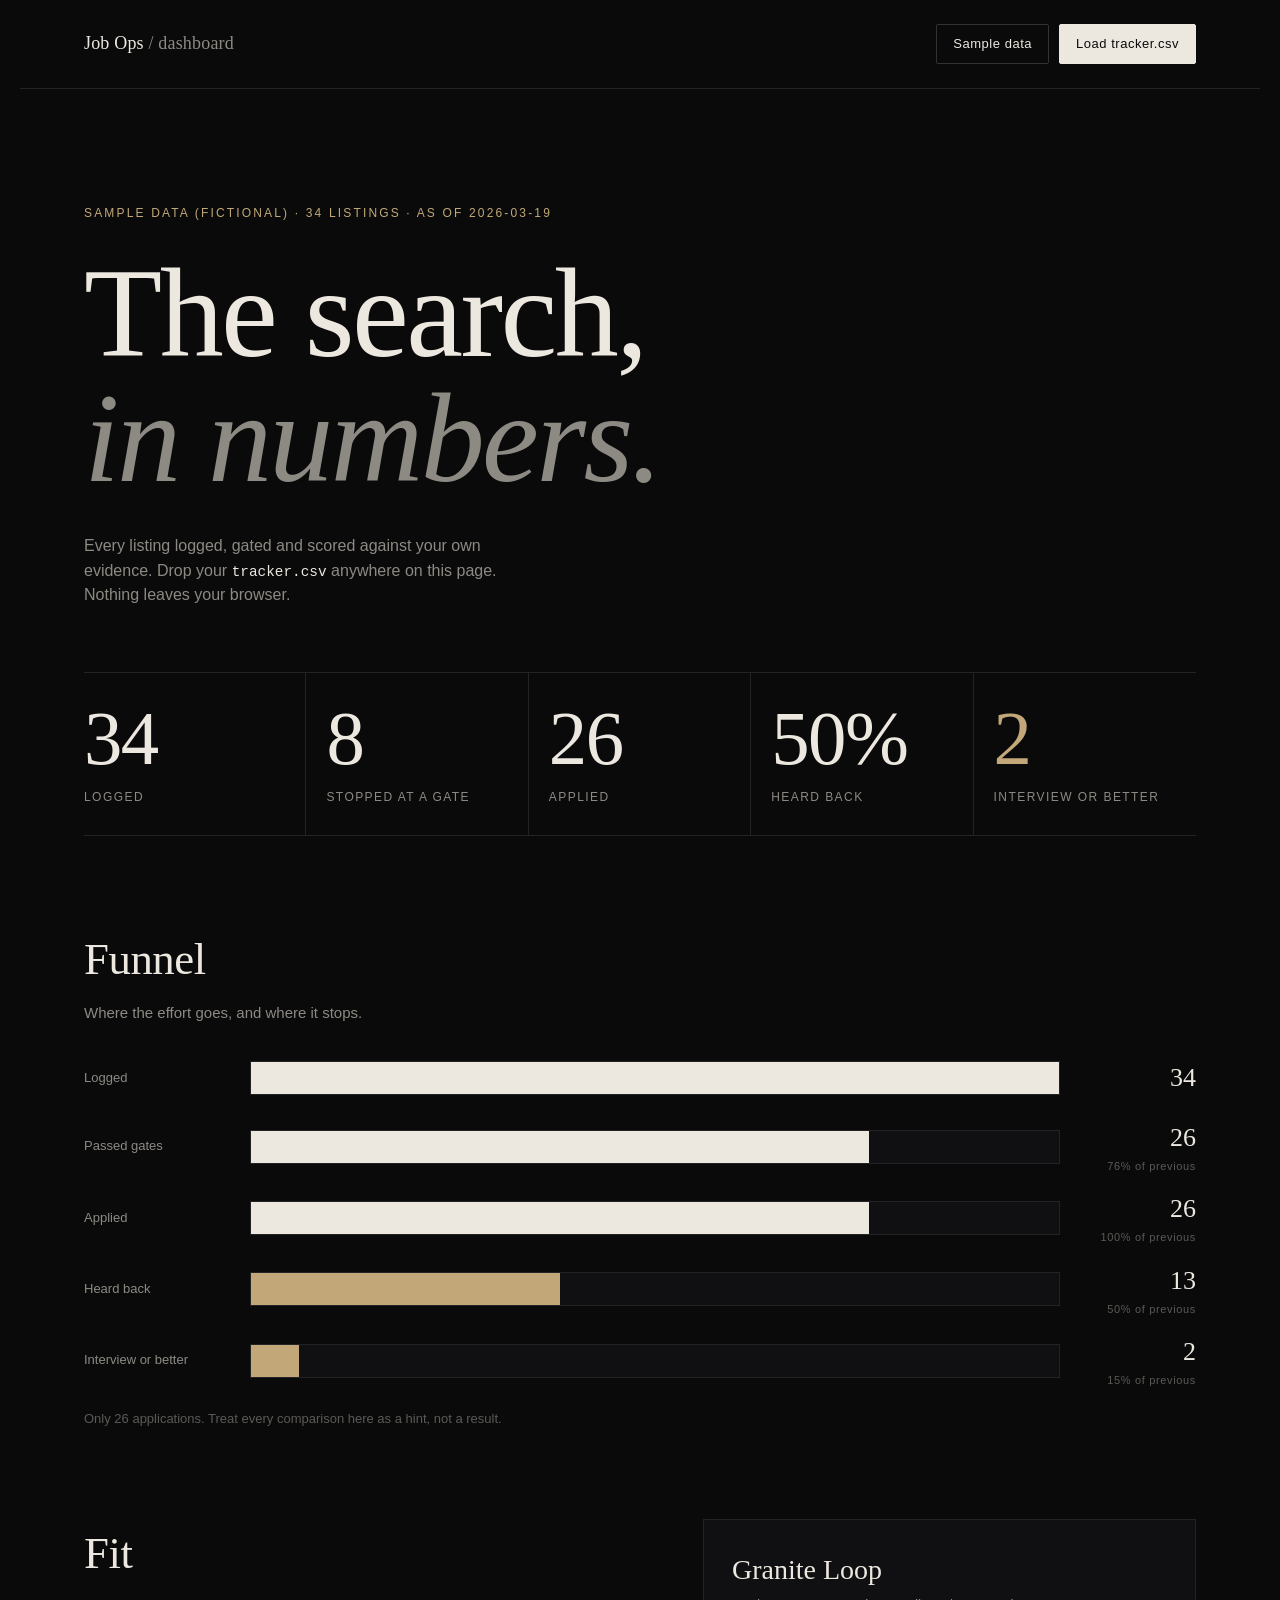
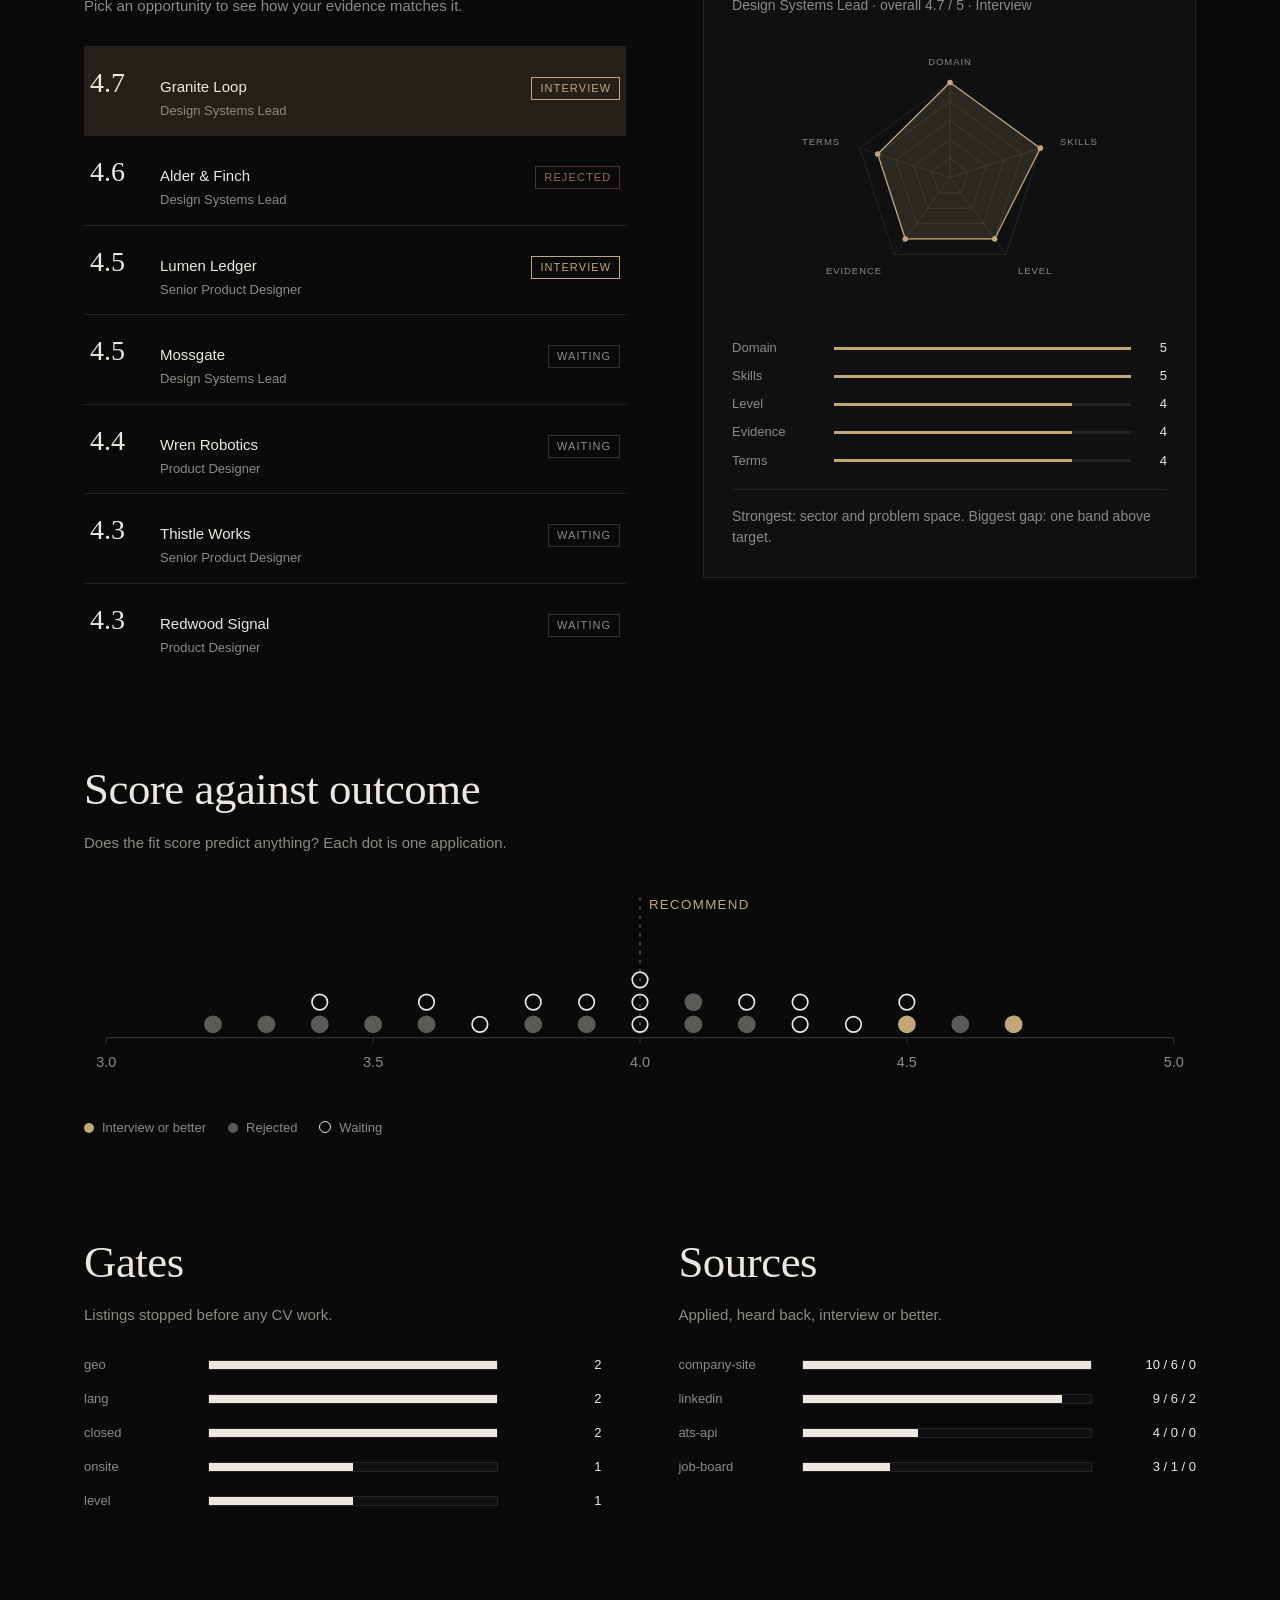
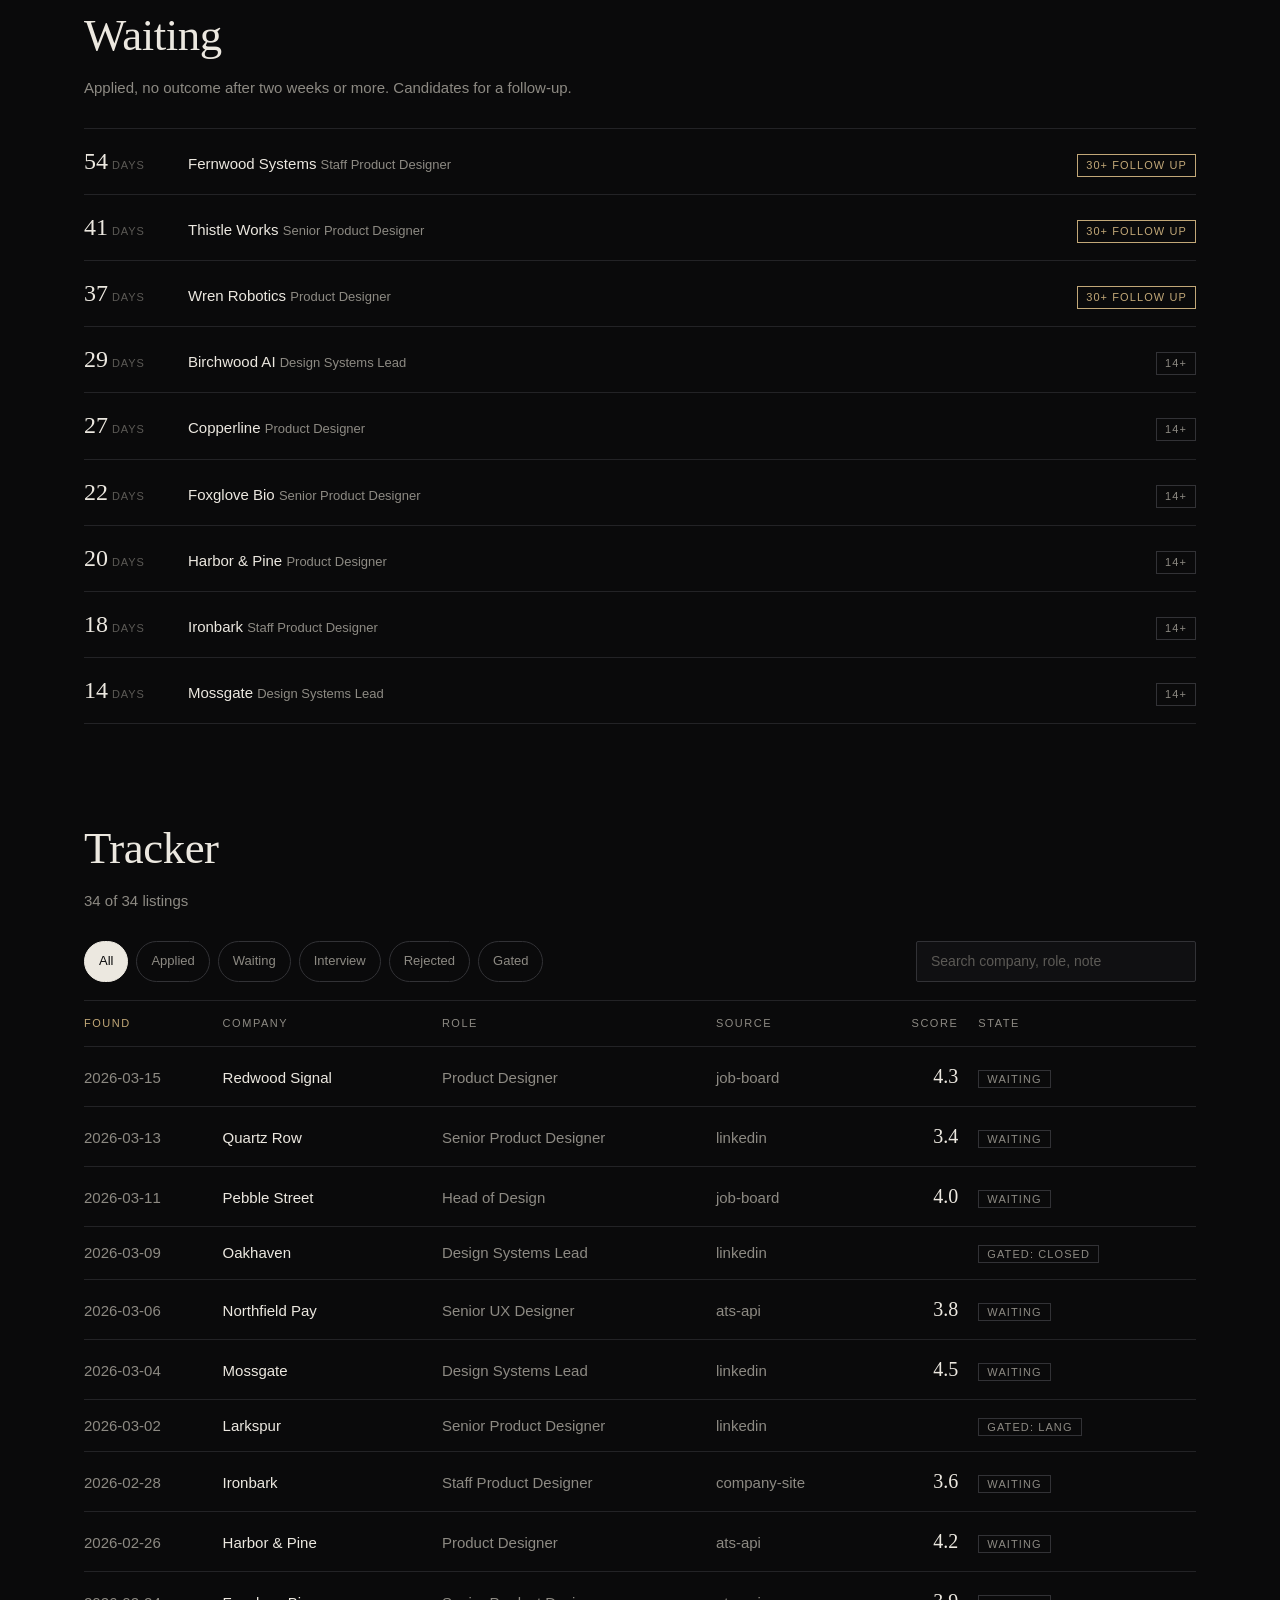
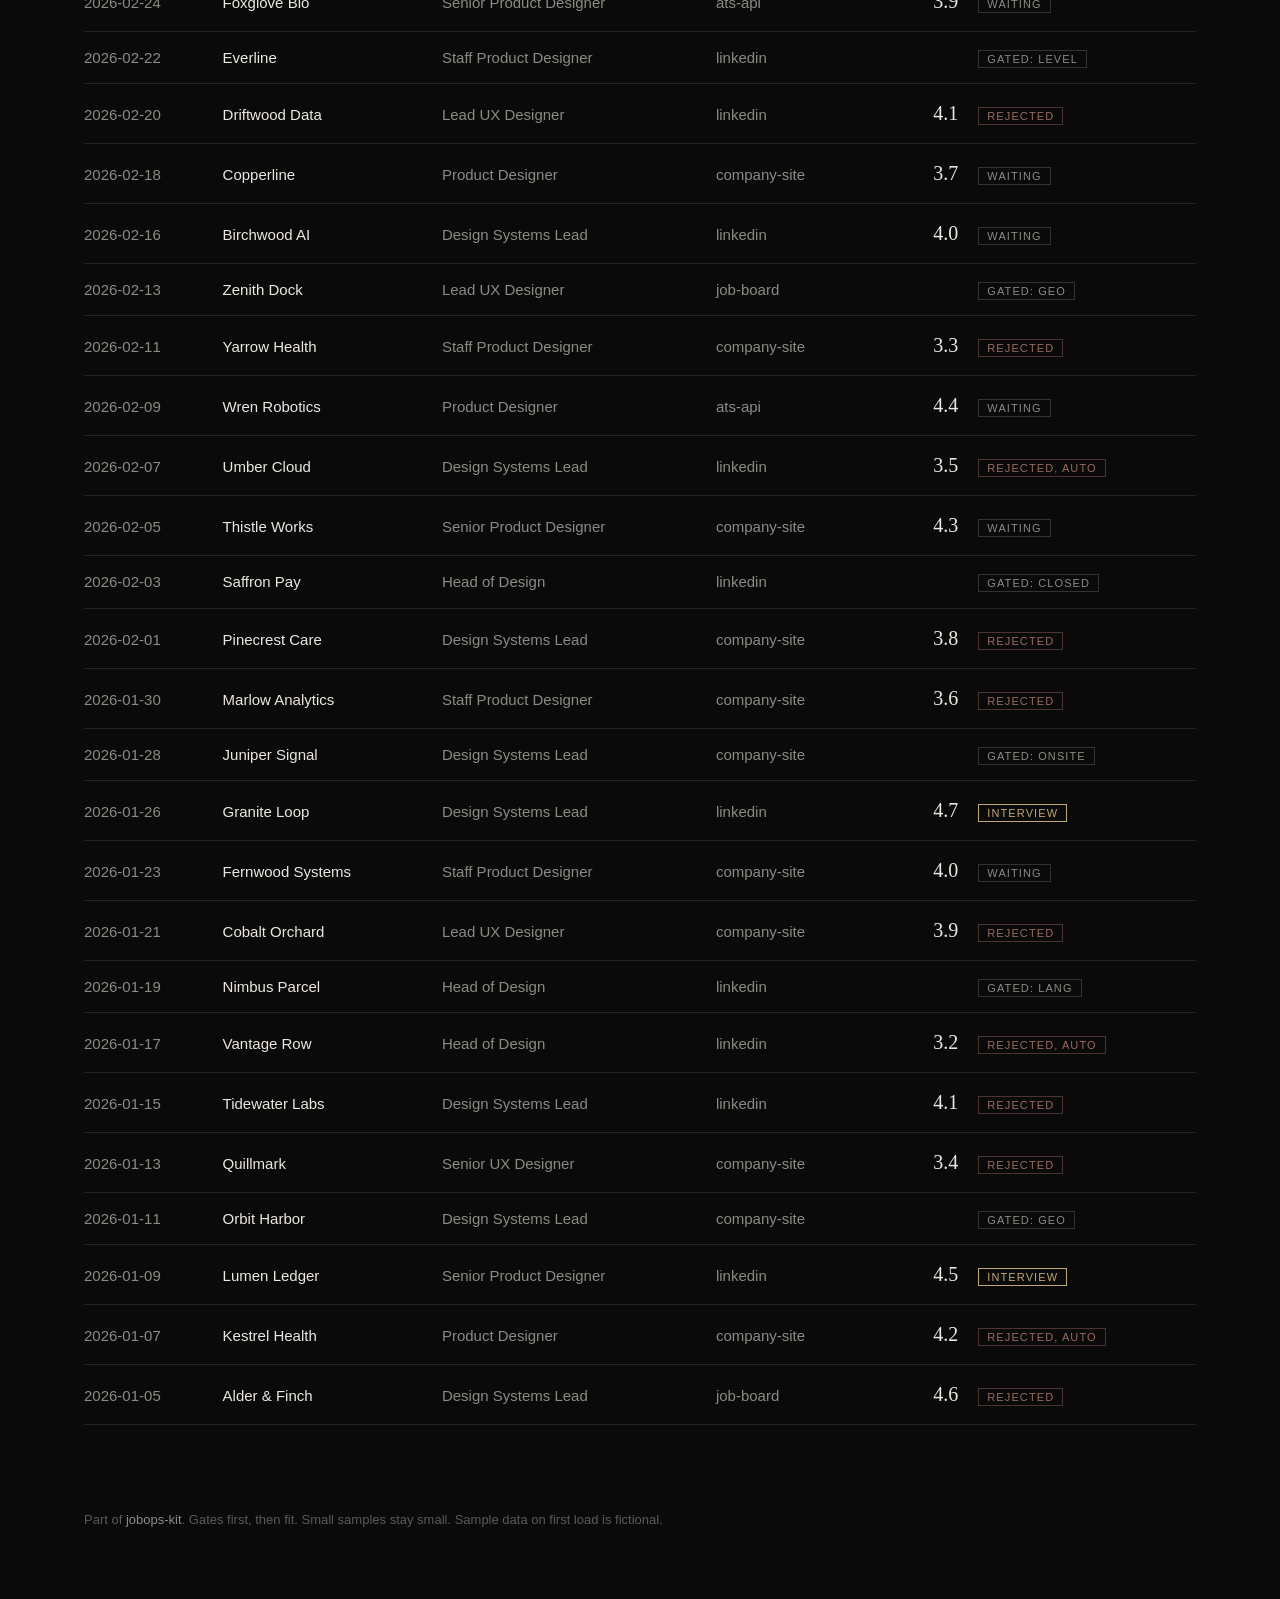
==== app/index.html @ 8cf3fa2a "Initial release: job ops kit and dashboard" ====
<!doctype html>
<html lang="en">
<head>
<meta charset="utf-8">
<meta name="viewport" content="width=device-width, initial-scale=1">
<meta name="color-scheme" content="dark">
<title>Job Ops Dashboard</title>
<link rel="stylesheet" href="style.css">
</head>
<body>

<header class="top">
  <div class="brand">Job Ops <span>/ dashboard</span></div>
  <div class="actions">
    <button class="btn ghost" id="btnSample" type="button">Sample data</button>
    <label class="btn" for="file">Load tracker.csv</label>
    <input type="file" id="file" accept=".csv,text/csv" hidden>
  </div>
</header>

<main id="drop">
  <section class="hero">
    <p class="eyebrow" id="meta">Loading</p>
    <h1>The search,<br><em>in numbers.</em></h1>
    <p class="lede">Every listing logged, gated and scored against your own evidence. Drop your <code>tracker.csv</code> anywhere on this page. Nothing leaves your browser.</p>
  </section>

  <section class="kpis" id="kpis" aria-label="Key numbers"></section>

  <section class="block">
    <div class="block-head">
      <h2>Funnel</h2>
      <p>Where the effort goes, and where it stops.</p>
    </div>
    <div id="funnel" class="funnel"></div>
    <p class="caveat" id="caveat"></p>
  </section>

  <section class="block split">
    <div>
      <div class="block-head">
        <h2>Fit</h2>
        <p>Pick an opportunity to see how your evidence matches it.</p>
      </div>
      <ol id="fitList" class="fit-list"></ol>
    </div>
    <div class="radar-card" id="radarCard" aria-live="polite"></div>
  </section>

  <section class="block">
    <div class="block-head">
      <h2>Score against outcome</h2>
      <p>Does the fit score predict anything? Each dot is one application.</p>
    </div>
    <div id="swarm" class="swarm"></div>
  </section>

  <section class="block split even">
    <div>
      <div class="block-head">
        <h2>Gates</h2>
        <p>Listings stopped before any CV work.</p>
      </div>
      <div id="gates" class="bars"></div>
    </div>
    <div>
      <div class="block-head">
        <h2>Sources</h2>
        <p>Applied, heard back, interview or better.</p>
      </div>
      <div id="sources" class="bars"></div>
    </div>
  </section>

  <section class="block" id="waitingBlock">
    <div class="block-head">
      <h2>Waiting</h2>
      <p>Applied, no outcome after two weeks or more. Candidates for a follow-up.</p>
    </div>
    <ul id="waiting" class="waiting"></ul>
  </section>

  <section class="block">
    <div class="block-head">
      <h2>Tracker</h2>
      <p id="count"></p>
    </div>
    <div class="controls">
      <div class="chips" id="chips" role="group" aria-label="Filter by status"></div>
      <input type="search" id="q" placeholder="Search company, role, note" aria-label="Search">
    </div>
    <div class="table-wrap">
      <table id="table">
        <thead>
          <tr>
            <th data-sort="date_found">Found</th>
            <th data-sort="company">Company</th>
            <th data-sort="role">Role</th>
            <th data-sort="source">Source</th>
            <th data-sort="score" class="num">Score</th>
            <th data-sort="state">State</th>
          </tr>
        </thead>
        <tbody></tbody>
      </table>
    </div>
  </section>
</main>

<footer>
  <p>Part of <strong>jobops-kit</strong>. Gates first, then fit. Small samples stay small. Sample data on first load is fictional.</p>
</footer>

<script src="sample-data.js"></script>
<script src="app.js"></script>
</body>
</html>
---- app/style.css ----
:root {
  --bg: #0a0a0b;
  --bg-2: #101012;
  --line: #232326;
  --line-2: #323236;
  --text: #ece8e0;
  --muted: #8d8a83;
  --dim: #5c5a56;
  --gold: #c2a878;
  --gold-soft: rgba(194, 168, 120, 0.14);
  --rust: #9a6a60;
  --serif: "Iowan Old Style", "Palatino Linotype", Palatino, "Book Antiqua", Georgia, serif;
  --sans: -apple-system, BlinkMacSystemFont, "Inter", "Helvetica Neue", Arial, sans-serif;
  --mono: ui-monospace, "SF Mono", Menlo, Consolas, monospace;
  --gutter: clamp(16px, 5vw, 64px);
}

* { box-sizing: border-box; }
html { background: var(--bg); }
body {
  margin: 0;
  background: var(--bg);
  color: var(--text);
  font-family: var(--sans);
  font-size: 15px;
  line-height: 1.55;
  -webkit-font-smoothing: antialiased;
}
main, .top, footer {
  max-width: 1240px;
  margin: 0 auto;
  padding-left: var(--gutter);
  padding-right: var(--gutter);
}
code { font-family: var(--mono); font-size: 0.9em; color: var(--text); }

/* Top bar */
.top {
  display: flex; align-items: center; justify-content: space-between;
  padding-top: 24px; padding-bottom: 24px;
  border-bottom: 1px solid var(--line);
  gap: 16px; flex-wrap: wrap;
}
.brand { font-family: var(--serif); font-size: 18px; letter-spacing: 0.01em; }
.brand span { color: var(--muted); }
.actions { display: flex; gap: 10px; }
.btn {
  font: inherit; font-size: 13px; letter-spacing: 0.04em;
  padding: 9px 16px; border-radius: 2px;
  background: var(--text); color: var(--bg);
  border: 1px solid var(--text); cursor: pointer;
}
.btn.ghost { background: transparent; color: var(--text); border-color: var(--line-2); }
.btn:hover { border-color: var(--gold); }
.btn:focus-visible, .chip:focus-visible, input:focus-visible, th:focus-visible, .fit-item:focus-visible {
  outline: 1px solid var(--gold); outline-offset: 3px;
}

/* Hero */
.hero { padding: clamp(48px, 9vw, 120px) 0 clamp(32px, 5vw, 64px); }
.eyebrow {
  margin: 0 0 28px; color: var(--gold);
  font-size: 12px; letter-spacing: 0.18em; text-transform: uppercase;
}
h1 {
  margin: 0; font-family: var(--serif); font-weight: 400;
  font-size: clamp(3rem, 10vw, 8rem); line-height: 0.98; letter-spacing: -0.02em;
}
h1 em { color: var(--muted); font-style: italic; }
.lede { max-width: 52ch; margin: 32px 0 0; color: var(--muted); font-size: 16px; }

/* KPIs */
.kpis {
  display: grid; grid-template-columns: repeat(5, 1fr);
  border-top: 1px solid var(--line); border-bottom: 1px solid var(--line);
}
.kpi { padding: 28px 20px 28px 0; border-right: 1px solid var(--line); }
.kpi + .kpi { padding-left: 20px; }
.kpi:last-child { border-right: 0; }
.kpi .n {
  font-family: var(--serif); font-size: clamp(2.6rem, 6vw, 5rem); line-height: 1;
  font-variant-numeric: lining-nums tabular-nums; letter-spacing: -0.02em;
}
.kpi .l { margin-top: 10px; color: var(--muted); font-size: 12px; letter-spacing: 0.12em; text-transform: uppercase; }
.kpi.accent .n { color: var(--gold); }

/* Blocks */
.block { padding: clamp(48px, 7vw, 96px) 0 0; }
.block-head { margin-bottom: 28px; }
.block-head h2 {
  margin: 0; font-family: var(--serif); font-weight: 400;
  font-size: clamp(1.8rem, 4vw, 2.8rem); letter-spacing: -0.01em;
}
.block-head p { margin: 6px 0 0; color: var(--muted); }
.split { display: grid; grid-template-columns: 1.1fr 1fr; gap: clamp(32px, 6vw, 80px); align-items: start; }
.split.even { grid-template-columns: 1fr 1fr; }

/* Funnel */
.funnel { display: grid; gap: 14px; }
.f-row { min-height: 52px; display: grid; grid-template-columns: 150px 1fr 120px; gap: 16px; align-items: center; }
.f-label { color: var(--muted); font-size: 13px; }
.f-track { height: 34px; background: var(--bg-2); border: 1px solid var(--line); }
.f-bar { height: 100%; background: var(--text); min-width: 2px; }
.f-row:nth-child(n+4) .f-bar { background: var(--gold); }
.f-val { font-family: var(--serif); font-size: 26px; font-variant-numeric: tabular-nums; text-align: right; }
.f-val small { display: block; font-family: var(--sans); font-size: 11px; color: var(--dim); letter-spacing: 0.06em; }
.caveat { margin: 20px 0 0; color: var(--dim); font-size: 13px; max-width: 70ch; }

/* Fit list */
.fit-list { list-style: none; margin: 0; padding: 0; border-top: 1px solid var(--line); max-height: 620px; overflow-y: auto; }
.fit-item {
  display: grid; grid-template-columns: 56px 1fr auto; gap: 14px; align-items: baseline;
  padding: 14px 6px; border-bottom: 1px solid var(--line); cursor: pointer;
}
.fit-item:hover { background: var(--bg-2); }
.fit-item[aria-selected="true"] { background: var(--gold-soft); }
.fit-score { font-family: var(--serif); font-size: 28px; font-variant-numeric: tabular-nums; }
.fit-co { font-size: 15px; }
.fit-role { color: var(--muted); font-size: 13px; }
.tag { font-size: 11px; letter-spacing: 0.1em; text-transform: uppercase; color: var(--muted); border: 1px solid var(--line-2); padding: 2px 8px; white-space: nowrap; }
.tag.gold { color: var(--gold); border-color: var(--gold); }
.tag.rust { color: var(--rust); border-color: #4a3430; }

/* Radar */
.radar-card { border: 1px solid var(--line); background: var(--bg-2); padding: 28px; position: sticky; top: 16px; }
.radar-card h3 { margin: 0; font-family: var(--serif); font-weight: 400; font-size: 28px; }
.radar-card .sub { color: var(--muted); margin: 4px 0 18px; font-size: 14px; }
.radar-card svg { width: 100%; height: auto; display: block; max-width: 380px; margin: 0 auto; }
.radar-note { margin: 18px 0 0; padding-top: 16px; border-top: 1px solid var(--line); color: var(--muted); font-size: 14px; }
.dim-list { list-style: none; margin: 18px 0 0; padding: 0; display: grid; gap: 8px; }
.dim-list li { display: grid; grid-template-columns: 90px 1fr 24px; gap: 12px; align-items: center; font-size: 13px; color: var(--muted); }
.dim-bar { height: 3px; background: var(--line); position: relative; }
.dim-bar i { position: absolute; inset: 0 auto 0 0; background: var(--gold); }
.dim-list b { font-weight: 400; color: var(--text); text-align: right; font-variant-numeric: tabular-nums; }

/* Swarm */
.swarm svg { width: 100%; height: auto; display: block; }
.legend { display: flex; gap: 22px; flex-wrap: wrap; margin-top: 14px; color: var(--muted); font-size: 13px; }
.legend span::before { content: ""; display: inline-block; width: 10px; height: 10px; border-radius: 50%; margin-right: 8px; vertical-align: -1px; }
.legend .l-int::before { background: var(--gold); }
.legend .l-rej::before { background: var(--dim); }
.legend .l-wait::before { border: 1.5px solid var(--text); }

/* Bars */
.bars { display: grid; gap: 14px; }
.b-row { display: grid; grid-template-columns: 110px 1fr 90px; gap: 14px; align-items: center; font-size: 13px; }
.b-label { color: var(--muted); }
.b-track { height: 10px; background: var(--bg-2); border: 1px solid var(--line); }
.b-track i { display: block; height: 100%; background: var(--text); }
.b-val { text-align: right; font-variant-numeric: tabular-nums; }
.empty { color: var(--dim); }

/* Waiting */
.waiting { list-style: none; margin: 0; padding: 0; border-top: 1px solid var(--line); }
.waiting li { display: grid; grid-template-columns: 90px 1fr auto; gap: 14px; padding: 14px 0; border-bottom: 1px solid var(--line); align-items: baseline; }
.waiting .d { font-family: var(--serif); font-size: 24px; font-variant-numeric: tabular-nums; }
.waiting .d small { font-family: var(--sans); font-size: 11px; color: var(--dim); margin-left: 4px; letter-spacing: 0.08em; }

/* Table */
.controls { display: flex; gap: 16px; justify-content: space-between; flex-wrap: wrap; margin-bottom: 18px; }
.chips { display: flex; gap: 8px; flex-wrap: wrap; }
.chip {
  font: inherit; font-size: 13px; color: var(--muted); background: transparent;
  border: 1px solid var(--line-2); padding: 7px 14px; border-radius: 999px; cursor: pointer;
}
.chip[aria-pressed="true"] { color: var(--bg); background: var(--text); border-color: var(--text); }
input[type="search"] {
  font: inherit; font-size: 14px; color: var(--text); background: var(--bg-2);
  border: 1px solid var(--line-2); padding: 9px 14px; min-width: min(100%, 280px); border-radius: 2px;
}
input[type="search"]::placeholder { color: var(--dim); }
.table-wrap { overflow-x: auto; border-top: 1px solid var(--line); }
table { width: 100%; border-collapse: collapse; min-width: 640px; }
th {
  text-align: left; font-weight: 400; font-size: 11px; letter-spacing: 0.14em; text-transform: uppercase;
  color: var(--muted); padding: 14px 12px 14px 0; cursor: pointer; user-select: none; border-bottom: 1px solid var(--line);
}
th[aria-sort] { color: var(--gold); }
td { padding: 14px 12px 14px 0; border-bottom: 1px solid var(--line); vertical-align: baseline; }
td.num, th.num { text-align: right; padding-right: 20px; }
td.score { font-family: var(--serif); font-size: 20px; font-variant-numeric: tabular-nums; }
td.muted { color: var(--muted); }
tr.row { cursor: pointer; }
tr.row:hover td { background: var(--bg-2); }

footer { padding-top: 72px; padding-bottom: 56px; color: var(--dim); font-size: 13px; }
footer strong { color: var(--muted); font-weight: 400; }

body.dragging main { outline: 1px dashed var(--gold); outline-offset: -8px; }

@media (max-width: 880px) {
  .kpis { grid-template-columns: repeat(2, 1fr); }
  .kpi { border-right: 0; border-bottom: 1px solid var(--line); padding: 22px 12px 22px 0; }
  .kpi + .kpi { padding-left: 0; }
  .kpi:nth-child(even) { padding-left: 16px; border-left: 1px solid var(--line); }
  .kpi:last-child { grid-column: 1 / -1; border-left: 0; padding-left: 0; border-bottom: 0; }
  .split, .split.even { grid-template-columns: 1fr; }
  .radar-card { position: static; }
  .f-row { grid-template-columns: 1fr auto; }
  .f-track { grid-column: 1 / -1; grid-row: 2; height: 22px; }
  .b-row { grid-template-columns: 90px 1fr 70px; }
  .waiting li { grid-template-columns: 74px 1fr; }
  .waiting li .tag { grid-column: 2; justify-self: start; }
}
@media (prefers-reduced-motion: no-preference) {
  .f-bar, .dim-bar i, .b-track i { transition: width 0.5s ease; }
}
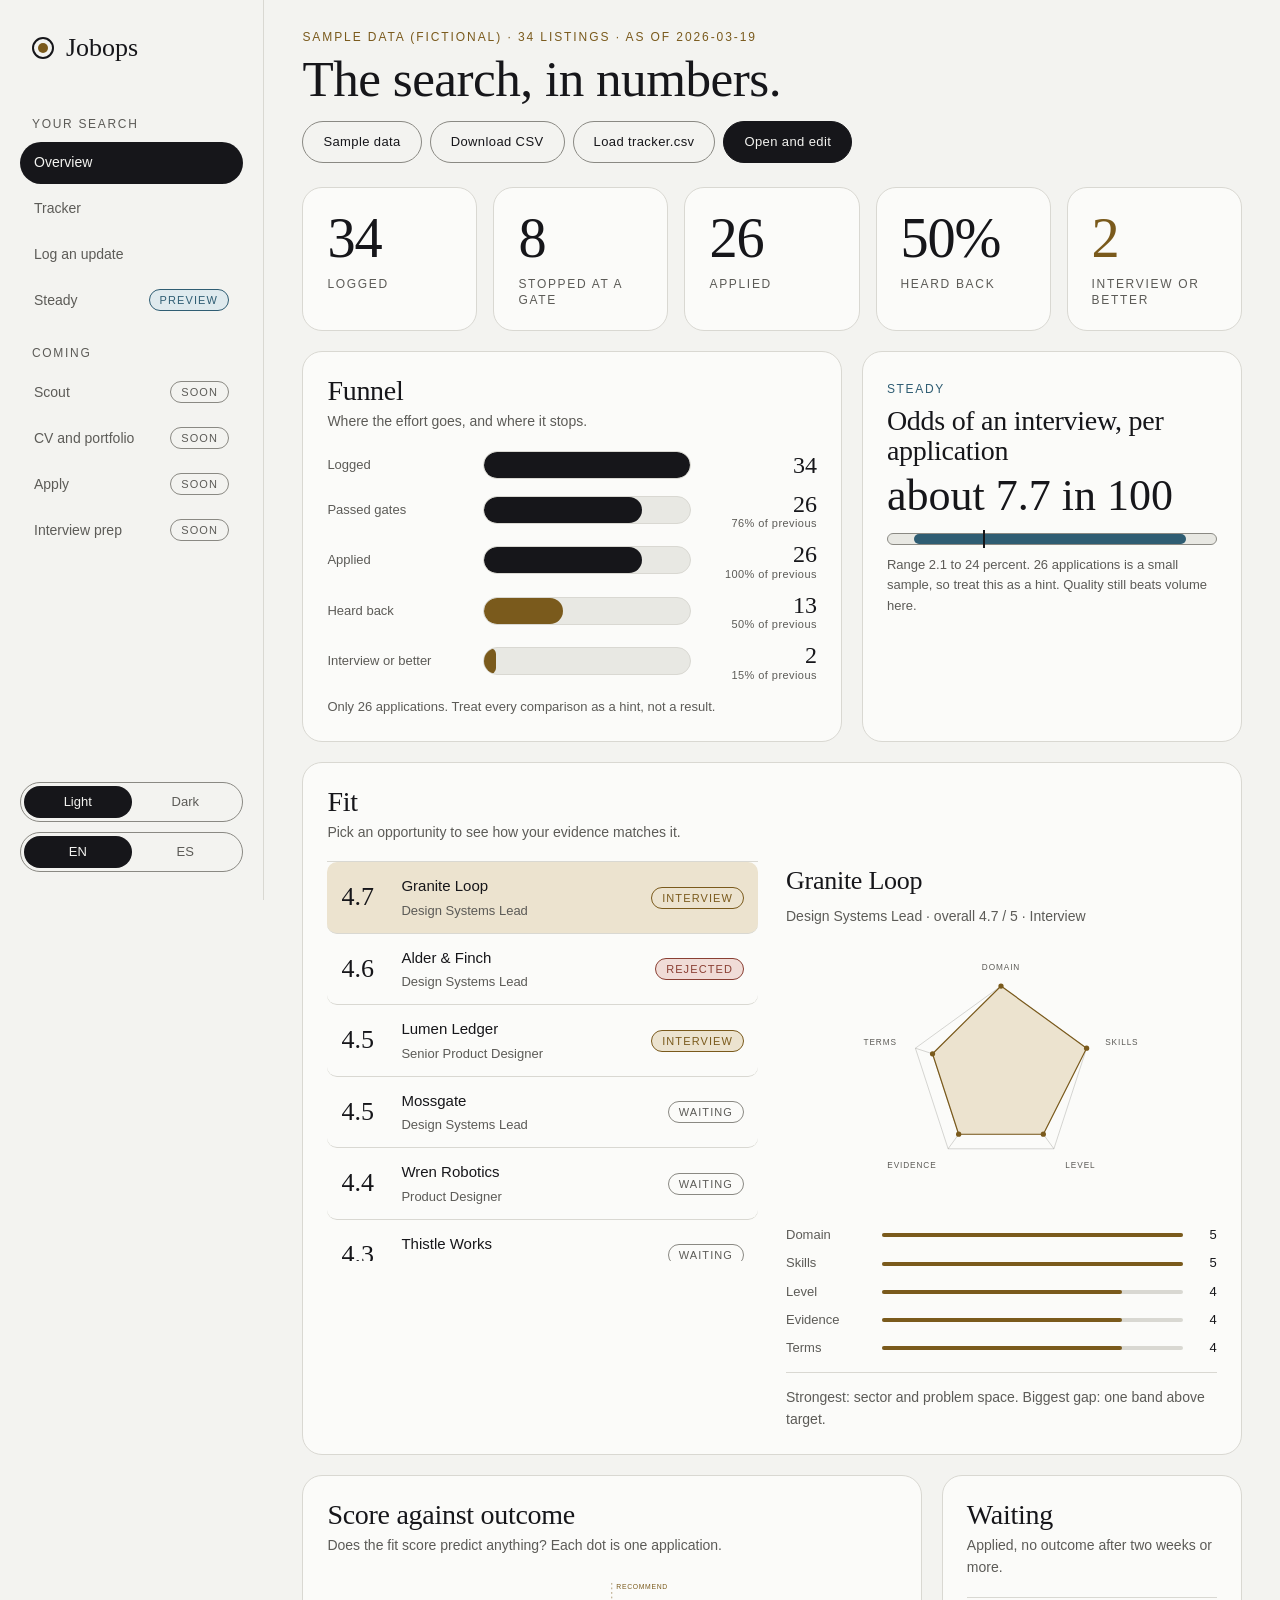
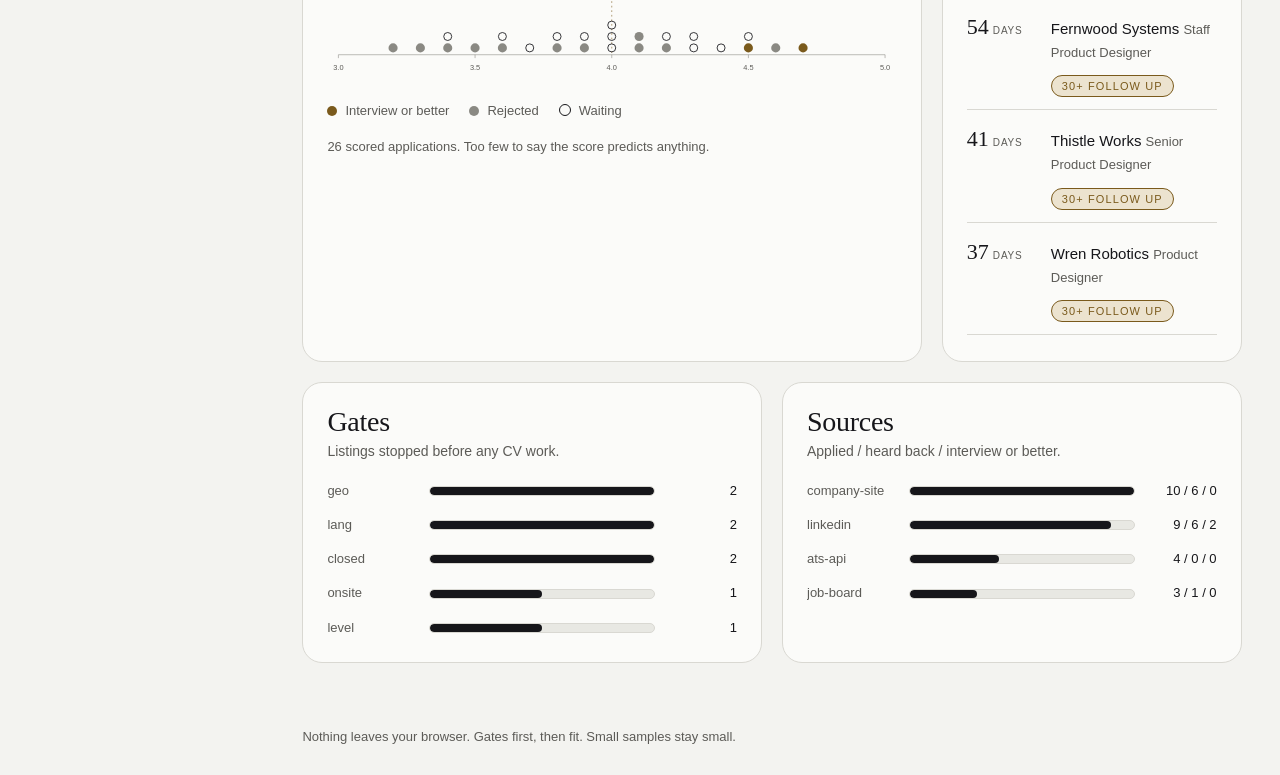
==== commit 7c5dd281: "The app now has the new layout, the menu, the one-question-per-step forms and a refreshed README wit" ====
--- a/app/index.html
+++ b/app/index.html
@@ -1,116 +1,70 @@
 <!doctype html>
-<html lang="en">
+<html lang="en" data-theme="light">
 <head>
 <meta charset="utf-8">
 <meta name="viewport" content="width=device-width, initial-scale=1">
-<meta name="color-scheme" content="dark">
-<title>Job Ops Dashboard</title>
+<meta name="color-scheme" content="light dark">
+<title>Jobops</title>
 <link rel="stylesheet" href="style.css">
 </head>
 <body>
+<div class="shell">
+  <aside class="side" id="side">
+    <a class="brand" href="#overview"><span class="mark" aria-hidden="true"></span><span>Jobops</span></a>
+    <nav id="nav" aria-label="Main"></nav>
+    <div class="side-foot">
+      <div class="seg" role="group" aria-label="Theme" id="themeSeg"></div>
+      <div class="seg" role="group" aria-label="Language" id="langSeg"></div>
+    </div>
+  </aside>
+  <div class="main">
+    <header class="topbar">
+      <div>
+        <p class="eyebrow" id="meta"></p>
+        <h1 id="title"></h1>
+      </div>
+      <div class="actions" id="actions"></div>
+    </header>
+    <main id="view" tabindex="-1"></main>
+    <footer id="foot"></footer>
+  </div>
+</div>
 
-<header class="top">
-  <div class="brand">Job Ops <span>/ dashboard</span></div>
-  <div class="actions">
-    <button class="btn ghost" id="btnSample" type="button">Sample data</button>
-    <label class="btn" for="file">Load tracker.csv</label>
-    <input type="file" id="file" accept=".csv,text/csv" hidden>
-  </div>
-</header>
-
-<main id="drop">
-  <section class="hero">
-    <p class="eyebrow" id="meta">Loading</p>
-    <h1>The search,<br><em>in numbers.</em></h1>
-    <p class="lede">Every listing logged, gated and scored against your own evidence. Drop your <code>tracker.csv</code> anywhere on this page. Nothing leaves your browser.</p>
-  </section>
-
-  <section class="kpis" id="kpis" aria-label="Key numbers"></section>
-
-  <section class="block">
-    <div class="block-head">
-      <h2>Funnel</h2>
-      <p>Where the effort goes, and where it stops.</p>
+<dialog id="editor" aria-labelledby="editTitle">
+  <form id="editForm" method="dialog">
+    <h2 id="editTitle"></h2>
+    <p class="sub" id="editSub"></p>
+    <div class="grid">
+      <label>Company<input name="company" required></label>
+      <label>Role<input name="role"></label>
+      <label>Source<input name="source" placeholder="linkedin, job-board, email"></label>
+      <label>Score (1 to 5)<input name="score" type="number" step="0.1" min="0" max="5"></label>
+      <label>Status<select name="status"></select></label>
+      <label>Outcome<select name="outcome"></select></label>
+      <label>Found<input name="date_found" type="date"></label>
+      <label>Applied<input name="date_applied" type="date"></label>
+      <label>Outcome date<input name="date_outcome" type="date"></label>
+      <label>Gate result<input name="gate_result" placeholder="pass, fail:geo, fail:lang"></label>
     </div>
-    <div id="funnel" class="funnel"></div>
-    <p class="caveat" id="caveat"></p>
-  </section>
-
-  <section class="block split">
-    <div>
-      <div class="block-head">
-        <h2>Fit</h2>
-        <p>Pick an opportunity to see how your evidence matches it.</p>
+    <fieldset>
+      <legend id="fitLegend"></legend>
+      <div class="grid five">
+        <label>Domain<input name="domain" type="number" min="1" max="5" step="1"></label>
+        <label>Skills<input name="skill" type="number" min="1" max="5" step="1"></label>
+        <label>Level<input name="level" type="number" min="1" max="5" step="1"></label>
+        <label>Evidence<input name="evidence" type="number" min="1" max="5" step="1"></label>
+        <label>Terms<input name="terms" type="number" min="1" max="5" step="1"></label>
       </div>
-      <ol id="fitList" class="fit-list"></ol>
+    </fieldset>
+    <label class="wide">Notes<textarea name="notes" rows="3"></textarea></label>
+    <div class="row-actions">
+      <button class="btn ghost" value="cancel" formnovalidate id="editCancel"></button>
+      <button class="btn" value="save" id="editSave"></button>
     </div>
-    <div class="radar-card" id="radarCard" aria-live="polite"></div>
-  </section>
-
-  <section class="block">
-    <div class="block-head">
-      <h2>Score against outcome</h2>
-      <p>Does the fit score predict anything? Each dot is one application.</p>
-    </div>
-    <div id="swarm" class="swarm"></div>
-  </section>
-
-  <section class="block split even">
-    <div>
-      <div class="block-head">
-        <h2>Gates</h2>
-        <p>Listings stopped before any CV work.</p>
-      </div>
-      <div id="gates" class="bars"></div>
-    </div>
-    <div>
-      <div class="block-head">
-        <h2>Sources</h2>
-        <p>Applied, heard back, interview or better.</p>
-      </div>
-      <div id="sources" class="bars"></div>
-    </div>
-  </section>
-
-  <section class="block" id="waitingBlock">
-    <div class="block-head">
-      <h2>Waiting</h2>
-      <p>Applied, no outcome after two weeks or more. Candidates for a follow-up.</p>
-    </div>
-    <ul id="waiting" class="waiting"></ul>
-  </section>
-
-  <section class="block">
-    <div class="block-head">
-      <h2>Tracker</h2>
-      <p id="count"></p>
-    </div>
-    <div class="controls">
-      <div class="chips" id="chips" role="group" aria-label="Filter by status"></div>
-      <input type="search" id="q" placeholder="Search company, role, note" aria-label="Search">
-    </div>
-    <div class="table-wrap">
-      <table id="table">
-        <thead>
-          <tr>
-            <th data-sort="date_found">Found</th>
-            <th data-sort="company">Company</th>
-            <th data-sort="role">Role</th>
-            <th data-sort="source">Source</th>
-            <th data-sort="score" class="num">Score</th>
-            <th data-sort="state">State</th>
-          </tr>
-        </thead>
-        <tbody></tbody>
-      </table>
-    </div>
-  </section>
-</main>
-
-<footer>
-  <p>Part of <strong>jobops-kit</strong>. Gates first, then fit. Small samples stay small. Sample data on first load is fictional.</p>
-</footer>
-
+  </form>
+</dialog>
+<div id="toast" role="status" hidden></div>
+<input type="file" id="file" accept=".csv,text/csv" hidden>
 <script src="sample-data.js"></script>
 <script src="app.js"></script>
 </body>
--- a/app/style.css
+++ b/app/style.css
@@ -1,207 +1,244 @@
 :root {
-  --bg: #0a0a0b;
-  --bg-2: #101012;
-  --line: #232326;
-  --line-2: #323236;
-  --text: #ece8e0;
-  --muted: #8d8a83;
-  --dim: #5c5a56;
-  --gold: #c2a878;
-  --gold-soft: rgba(194, 168, 120, 0.14);
-  --rust: #9a6a60;
-  --serif: "Iowan Old Style", "Palatino Linotype", Palatino, "Book Antiqua", Georgia, serif;
-  --sans: -apple-system, BlinkMacSystemFont, "Inter", "Helvetica Neue", Arial, sans-serif;
-  --mono: ui-monospace, "SF Mono", Menlo, Consolas, monospace;
-  --gutter: clamp(16px, 5vw, 64px);
-}
-
+  --surface: #f3f3f0; --surface-raised: #fbfbf9; --surface-sunken: #e8e8e3;
+  --ink: #16161a; --ink-muted: #5c5b57; --ink-faint: #8a8983;
+  --line: #d9d8d2; --line-strong: #8a8983;
+  --accent: #7a5a1c; --accent-soft: #ece3cf; --on-accent: #fbfbf9;
+  --rust: #8a3f33; --rust-soft: #f0dcd7; --calm: #2f5d73; --calm-soft: #dfeaee;
+  --focus: var(--ink);
+  --r-sm: 10px; --r-md: 20px; --r-lg: 28px; --r-pill: 999px;
+  --serif: "Newsreader", "Iowan Old Style", "Palatino Linotype", Palatino, Georgia, serif;
+  --sans: "Hanken Grotesk", -apple-system, BlinkMacSystemFont, "Helvetica Neue", Arial, sans-serif;
+  --mono: "IBM Plex Mono", ui-monospace, "SF Mono", Menlo, Consolas, monospace;
+  --gutter: clamp(16px, 3vw, 40px);
+  color-scheme: light;
+}
+:root[data-theme="dark"] {
+  --surface: #0a0a0b; --surface-raised: #121214; --surface-sunken: #060607;
+  --ink: #ece8e0; --ink-muted: #a09d95; --ink-faint: #6b6963;
+  --line: #232326; --line-strong: #6b6963;
+  --accent: #c2a878; --accent-soft: #2a2418; --on-accent: #0a0a0b;
+  --rust: #c98f84; --rust-soft: #2b1a17; --calm: #8cb8cc; --calm-soft: #14232b;
+  color-scheme: dark;
+}
 * { box-sizing: border-box; }
-html { background: var(--bg); }
-body {
-  margin: 0;
-  background: var(--bg);
-  color: var(--text);
-  font-family: var(--sans);
-  font-size: 15px;
-  line-height: 1.55;
-  -webkit-font-smoothing: antialiased;
-}
-main, .top, footer {
-  max-width: 1240px;
-  margin: 0 auto;
-  padding-left: var(--gutter);
-  padding-right: var(--gutter);
-}
-code { font-family: var(--mono); font-size: 0.9em; color: var(--text); }
-
-/* Top bar */
-.top {
-  display: flex; align-items: center; justify-content: space-between;
-  padding-top: 24px; padding-bottom: 24px;
-  border-bottom: 1px solid var(--line);
-  gap: 16px; flex-wrap: wrap;
-}
-.brand { font-family: var(--serif); font-size: 18px; letter-spacing: 0.01em; }
-.brand span { color: var(--muted); }
-.actions { display: flex; gap: 10px; }
-.btn {
-  font: inherit; font-size: 13px; letter-spacing: 0.04em;
-  padding: 9px 16px; border-radius: 2px;
-  background: var(--text); color: var(--bg);
-  border: 1px solid var(--text); cursor: pointer;
-}
-.btn.ghost { background: transparent; color: var(--text); border-color: var(--line-2); }
-.btn:hover { border-color: var(--gold); }
-.btn:focus-visible, .chip:focus-visible, input:focus-visible, th:focus-visible, .fit-item:focus-visible {
-  outline: 1px solid var(--gold); outline-offset: 3px;
-}
-
-/* Hero */
-.hero { padding: clamp(48px, 9vw, 120px) 0 clamp(32px, 5vw, 64px); }
-.eyebrow {
-  margin: 0 0 28px; color: var(--gold);
-  font-size: 12px; letter-spacing: 0.18em; text-transform: uppercase;
-}
-h1 {
-  margin: 0; font-family: var(--serif); font-weight: 400;
-  font-size: clamp(3rem, 10vw, 8rem); line-height: 0.98; letter-spacing: -0.02em;
-}
-h1 em { color: var(--muted); font-style: italic; }
-.lede { max-width: 52ch; margin: 32px 0 0; color: var(--muted); font-size: 16px; }
+html, body { margin: 0; background: var(--surface); }
+body { color: var(--ink); font-family: var(--sans); font-size: 15px; line-height: 1.55; -webkit-font-smoothing: antialiased; }
+:focus-visible { outline: 2px solid var(--focus); outline-offset: 3px; }
+code { font-family: var(--mono); font-size: .9em; }
+h1, h2, h3 { font-family: var(--serif); font-weight: 400; margin: 0; letter-spacing: -.01em; }
+p { margin: 0; }
+.label { font-size: 12px; line-height: 16px; font-weight: 500; letter-spacing: .14em; text-transform: uppercase; color: var(--ink-muted); }
+.muted { color: var(--ink-muted); }
+.num { font-variant-numeric: lining-nums tabular-nums; }
+
+/* Shell */
+.shell { display: grid; grid-template-columns: 264px minmax(0, 1fr); min-height: 100vh; }
+.side { position: sticky; top: 0; height: 100vh; display: flex; flex-direction: column; gap: 28px; padding: 28px 20px; border-right: 1px solid var(--line); background: var(--surface); overflow-y: auto; }
+.brand { display: flex; align-items: center; gap: 12px; font-family: var(--serif); font-size: 26px; color: var(--ink); text-decoration: none; padding: 0 12px; }
+.mark { width: 22px; height: 22px; border-radius: 50%; border: 2px solid var(--ink); position: relative; flex: none; }
+.mark::after { content: ""; position: absolute; inset: 4px; border-radius: 50%; background: var(--accent); }
+#nav { display: grid; gap: 4px; align-content: start; flex: 1; }
+.nav-group { margin: 20px 12px 6px; }
+#nav a { display: flex; align-items: center; justify-content: space-between; gap: 8px; padding: 10px 14px; border-radius: var(--r-pill); color: var(--ink-muted); text-decoration: none; font-size: 14px; }
+#nav a:hover { color: var(--ink); background: var(--surface-sunken); }
+#nav a[aria-current="page"] { background: var(--ink); color: var(--surface); }
+.side-foot { display: grid; gap: 10px; }
+.seg { display: grid; grid-auto-flow: column; grid-auto-columns: 1fr; border: 1px solid var(--line-strong); border-radius: var(--r-pill); padding: 3px; }
+.seg button { font: inherit; font-size: 13px; padding: 6px 10px; border: 0; border-radius: var(--r-pill); background: transparent; color: var(--ink-muted); cursor: pointer; }
+.seg button[aria-pressed="true"] { background: var(--ink); color: var(--surface); }
+
+.main { min-width: 0; display: flex; flex-direction: column; min-height: 100vh; }
+.topbar { display: flex; align-items: flex-end; justify-content: space-between; gap: 16px; flex-wrap: wrap; padding: 28px var(--gutter) 20px; }
+.eyebrow { color: var(--accent); font-size: 12px; letter-spacing: .16em; text-transform: uppercase; margin-bottom: 6px; }
+h1 { font-size: clamp(2.2rem, 4vw, 3.4rem); line-height: 1.02; }
+.actions { display: flex; gap: 8px; flex-wrap: wrap; }
+#view { padding: 4px var(--gutter) 48px; flex: 1; outline: none; }
+footer { padding: 16px var(--gutter) 28px; color: var(--ink-muted); font-size: 13px; }
+
+/* Buttons */
+.btn { font: inherit; font-size: 13px; letter-spacing: .03em; padding: 10px 20px; border-radius: var(--r-pill); border: 1px solid var(--ink); background: var(--ink); color: var(--surface); cursor: pointer; text-decoration: none; display: inline-block; }
+.btn.ghost { background: transparent; color: var(--ink); border-color: var(--line-strong); }
+.btn.accent { background: var(--accent); border-color: var(--accent); color: var(--on-accent); }
+.btn:hover { border-color: var(--accent); }
+.btn[disabled] { opacity: .5; cursor: not-allowed; }
+.tag { display: inline-block; font-size: 11px; line-height: 16px; letter-spacing: .1em; text-transform: uppercase; padding: 2px 10px; border-radius: var(--r-pill); border: 1px solid var(--line-strong); color: var(--ink-muted); white-space: nowrap; }
+.tag.accent { color: var(--accent); background: var(--accent-soft); border-color: var(--accent); }
+.tag.rust { color: var(--rust); background: var(--rust-soft); border-color: var(--rust); }
+.tag.calm { color: var(--calm); background: var(--calm-soft); border-color: var(--calm); }
+
+/* Grid and cards */
+.grid12 { display: grid; grid-template-columns: repeat(12, minmax(0, 1fr)); gap: 20px; }
+.c3 { grid-column: span 3; } .c4 { grid-column: span 4; } .c5 { grid-column: span 5; } .c6 { grid-column: span 6; } .c7 { grid-column: span 7; } .c8 { grid-column: span 8; } .c12 { grid-column: 1 / -1; }
+.card { background: var(--surface-raised); border: 1px solid var(--line); border-radius: var(--r-md); padding: 24px; min-width: 0; }
+.card-head { margin-bottom: 18px; }
+.card-head h2 { font-size: 28px; line-height: 1.1; }
+.card-head p { color: var(--ink-muted); margin-top: 4px; font-size: 14px; }
+.caveat { color: var(--ink-muted); font-size: 13px; margin-top: 16px; max-width: 70ch; }
+.empty { color: var(--ink-muted); }
 
 /* KPIs */
-.kpis {
-  display: grid; grid-template-columns: repeat(5, 1fr);
-  border-top: 1px solid var(--line); border-bottom: 1px solid var(--line);
-}
-.kpi { padding: 28px 20px 28px 0; border-right: 1px solid var(--line); }
-.kpi + .kpi { padding-left: 20px; }
-.kpi:last-child { border-right: 0; }
-.kpi .n {
-  font-family: var(--serif); font-size: clamp(2.6rem, 6vw, 5rem); line-height: 1;
-  font-variant-numeric: lining-nums tabular-nums; letter-spacing: -0.02em;
-}
-.kpi .l { margin-top: 10px; color: var(--muted); font-size: 12px; letter-spacing: 0.12em; text-transform: uppercase; }
-.kpi.accent .n { color: var(--gold); }
-
-/* Blocks */
-.block { padding: clamp(48px, 7vw, 96px) 0 0; }
-.block-head { margin-bottom: 28px; }
-.block-head h2 {
-  margin: 0; font-family: var(--serif); font-weight: 400;
-  font-size: clamp(1.8rem, 4vw, 2.8rem); letter-spacing: -0.01em;
-}
-.block-head p { margin: 6px 0 0; color: var(--muted); }
-.split { display: grid; grid-template-columns: 1.1fr 1fr; gap: clamp(32px, 6vw, 80px); align-items: start; }
-.split.even { grid-template-columns: 1fr 1fr; }
+.kpi .n { font-family: var(--serif); font-size: clamp(2.6rem, 4.4vw, 4.2rem); line-height: 1; letter-spacing: -.02em; font-variant-numeric: lining-nums tabular-nums; }
+.kpi .label { margin-top: 10px; }
+.kpi.accent .n { color: var(--accent); }
 
 /* Funnel */
-.funnel { display: grid; gap: 14px; }
-.f-row { min-height: 52px; display: grid; grid-template-columns: 150px 1fr 120px; gap: 16px; align-items: center; }
-.f-label { color: var(--muted); font-size: 13px; }
-.f-track { height: 34px; background: var(--bg-2); border: 1px solid var(--line); }
-.f-bar { height: 100%; background: var(--text); min-width: 2px; }
-.f-row:nth-child(n+4) .f-bar { background: var(--gold); }
-.f-val { font-family: var(--serif); font-size: 26px; font-variant-numeric: tabular-nums; text-align: right; }
-.f-val small { display: block; font-family: var(--sans); font-size: 11px; color: var(--dim); letter-spacing: 0.06em; }
-.caveat { margin: 20px 0 0; color: var(--dim); font-size: 13px; max-width: 70ch; }
-
-/* Fit list */
-.fit-list { list-style: none; margin: 0; padding: 0; border-top: 1px solid var(--line); max-height: 620px; overflow-y: auto; }
-.fit-item {
-  display: grid; grid-template-columns: 56px 1fr auto; gap: 14px; align-items: baseline;
-  padding: 14px 6px; border-bottom: 1px solid var(--line); cursor: pointer;
-}
-.fit-item:hover { background: var(--bg-2); }
-.fit-item[aria-selected="true"] { background: var(--gold-soft); }
-.fit-score { font-family: var(--serif); font-size: 28px; font-variant-numeric: tabular-nums; }
-.fit-co { font-size: 15px; }
-.fit-role { color: var(--muted); font-size: 13px; }
-.tag { font-size: 11px; letter-spacing: 0.1em; text-transform: uppercase; color: var(--muted); border: 1px solid var(--line-2); padding: 2px 8px; white-space: nowrap; }
-.tag.gold { color: var(--gold); border-color: var(--gold); }
-.tag.rust { color: var(--rust); border-color: #4a3430; }
-
-/* Radar */
-.radar-card { border: 1px solid var(--line); background: var(--bg-2); padding: 28px; position: sticky; top: 16px; }
-.radar-card h3 { margin: 0; font-family: var(--serif); font-weight: 400; font-size: 28px; }
-.radar-card .sub { color: var(--muted); margin: 4px 0 18px; font-size: 14px; }
-.radar-card svg { width: 100%; height: auto; display: block; max-width: 380px; margin: 0 auto; }
-.radar-note { margin: 18px 0 0; padding-top: 16px; border-top: 1px solid var(--line); color: var(--muted); font-size: 14px; }
-.dim-list { list-style: none; margin: 18px 0 0; padding: 0; display: grid; gap: 8px; }
-.dim-list li { display: grid; grid-template-columns: 90px 1fr 24px; gap: 12px; align-items: center; font-size: 13px; color: var(--muted); }
-.dim-bar { height: 3px; background: var(--line); position: relative; }
-.dim-bar i { position: absolute; inset: 0 auto 0 0; background: var(--gold); }
-.dim-list b { font-weight: 400; color: var(--text); text-align: right; font-variant-numeric: tabular-nums; }
-
-/* Swarm */
+.funnel { display: grid; gap: 12px; }
+.f-row { display: grid; grid-template-columns: 140px 1fr 110px; gap: 16px; align-items: center; }
+.f-label { color: var(--ink-muted); font-size: 13px; }
+.f-track { height: 28px; background: var(--surface-sunken); border: 1px solid var(--line); border-radius: var(--r-pill); overflow: hidden; }
+.f-bar { height: 100%; background: var(--ink); min-width: 4px; border-radius: var(--r-pill); }
+.f-row:nth-child(n+4) .f-bar { background: var(--accent); }
+.f-val { font-family: var(--serif); font-size: 24px; text-align: right; font-variant-numeric: tabular-nums; line-height: 1.1; }
+.f-val small { display: block; font-family: var(--sans); font-size: 11px; color: var(--ink-muted); letter-spacing: .04em; }
+
+/* Fit */
+.fit { display: grid; grid-template-columns: minmax(0, 1fr) minmax(0, 1fr); gap: 28px; align-items: start; }
+.fit-list { list-style: none; margin: 0; padding: 0; max-height: 440px; overflow-y: auto; border-top: 1px solid var(--line); }
+.fit-item { display: grid; grid-template-columns: 52px 1fr auto; gap: 12px; align-items: baseline; padding: 12px 10px; border-bottom: 1px solid var(--line); cursor: pointer; border-radius: var(--r-sm); }
+.fit-item:hover { background: var(--surface-sunken); }
+.fit-item[aria-selected="true"] { background: var(--accent-soft); }
+.fit-score { font-family: var(--serif); font-size: 26px; font-variant-numeric: tabular-nums; }
+.fit-role { color: var(--ink-muted); font-size: 13px; }
+.radar h3 { font-size: 26px; }
+.radar .sub { color: var(--ink-muted); margin: 4px 0 14px; font-size: 14px; }
+.radar svg { width: 100%; max-width: 360px; height: auto; display: block; margin: 0 auto; }
+.radar-note { margin-top: 14px; padding-top: 14px; border-top: 1px solid var(--line); color: var(--ink-muted); font-size: 14px; }
+.dim-list { list-style: none; margin: 14px 0 0; padding: 0; display: grid; gap: 8px; }
+.dim-list li { display: grid; grid-template-columns: 84px 1fr 22px; gap: 12px; align-items: center; font-size: 13px; color: var(--ink-muted); }
+.dim-bar { height: 4px; background: var(--line); border-radius: var(--r-pill); position: relative; }
+.dim-bar i { position: absolute; inset: 0 auto 0 0; background: var(--accent); border-radius: var(--r-pill); }
+.dim-list b { font-weight: 400; color: var(--ink); text-align: right; }
+
+/* Charts */
 .swarm svg { width: 100%; height: auto; display: block; }
-.legend { display: flex; gap: 22px; flex-wrap: wrap; margin-top: 14px; color: var(--muted); font-size: 13px; }
+.legend { display: flex; gap: 20px; flex-wrap: wrap; margin-top: 12px; color: var(--ink-muted); font-size: 13px; }
 .legend span::before { content: ""; display: inline-block; width: 10px; height: 10px; border-radius: 50%; margin-right: 8px; vertical-align: -1px; }
-.legend .l-int::before { background: var(--gold); }
-.legend .l-rej::before { background: var(--dim); }
-.legend .l-wait::before { border: 1.5px solid var(--text); }
-
-/* Bars */
+.legend .l-int::before { background: var(--accent); } .legend .l-rej::before { background: var(--ink-faint); } .legend .l-wait::before { border: 1.5px solid var(--ink); }
 .bars { display: grid; gap: 14px; }
-.b-row { display: grid; grid-template-columns: 110px 1fr 90px; gap: 14px; align-items: center; font-size: 13px; }
-.b-label { color: var(--muted); }
-.b-track { height: 10px; background: var(--bg-2); border: 1px solid var(--line); }
-.b-track i { display: block; height: 100%; background: var(--text); }
+.b-row { display: grid; grid-template-columns: 90px 1fr 70px; gap: 12px; align-items: center; font-size: 13px; }
+.b-label { color: var(--ink-muted); overflow: hidden; text-overflow: ellipsis; }
+.b-track { height: 10px; background: var(--surface-sunken); border: 1px solid var(--line); border-radius: var(--r-pill); overflow: hidden; }
+.b-track i { display: block; height: 100%; background: var(--ink); border-radius: var(--r-pill); }
 .b-val { text-align: right; font-variant-numeric: tabular-nums; }
-.empty { color: var(--dim); }
-
-/* Waiting */
-.waiting { list-style: none; margin: 0; padding: 0; border-top: 1px solid var(--line); }
-.waiting li { display: grid; grid-template-columns: 90px 1fr auto; gap: 14px; padding: 14px 0; border-bottom: 1px solid var(--line); align-items: baseline; }
-.waiting .d { font-family: var(--serif); font-size: 24px; font-variant-numeric: tabular-nums; }
-.waiting .d small { font-family: var(--sans); font-size: 11px; color: var(--dim); margin-left: 4px; letter-spacing: 0.08em; }
-
-/* Table */
-.controls { display: flex; gap: 16px; justify-content: space-between; flex-wrap: wrap; margin-bottom: 18px; }
+.waiting { list-style: none; margin: 0; padding: 0; border-top: 1px solid var(--line); max-height: 340px; overflow-y: auto; }
+.waiting li { display: grid; grid-template-columns: 76px 1fr auto; gap: 12px; padding: 12px 0; border-bottom: 1px solid var(--line); align-items: baseline; }
+.waiting .d { font-family: var(--serif); font-size: 22px; font-variant-numeric: tabular-nums; }
+.waiting .d small { font-family: var(--sans); font-size: 10px; color: var(--ink-muted); margin-left: 4px; letter-spacing: .08em; }
+
+/* Tracker table */
+.controls { display: flex; gap: 12px; justify-content: space-between; flex-wrap: wrap; margin-bottom: 18px; }
 .chips { display: flex; gap: 8px; flex-wrap: wrap; }
-.chip {
-  font: inherit; font-size: 13px; color: var(--muted); background: transparent;
-  border: 1px solid var(--line-2); padding: 7px 14px; border-radius: 999px; cursor: pointer;
-}
-.chip[aria-pressed="true"] { color: var(--bg); background: var(--text); border-color: var(--text); }
-input[type="search"] {
-  font: inherit; font-size: 14px; color: var(--text); background: var(--bg-2);
-  border: 1px solid var(--line-2); padding: 9px 14px; min-width: min(100%, 280px); border-radius: 2px;
-}
-input[type="search"]::placeholder { color: var(--dim); }
-.table-wrap { overflow-x: auto; border-top: 1px solid var(--line); }
-table { width: 100%; border-collapse: collapse; min-width: 640px; }
-th {
-  text-align: left; font-weight: 400; font-size: 11px; letter-spacing: 0.14em; text-transform: uppercase;
-  color: var(--muted); padding: 14px 12px 14px 0; cursor: pointer; user-select: none; border-bottom: 1px solid var(--line);
-}
-th[aria-sort] { color: var(--gold); }
-td { padding: 14px 12px 14px 0; border-bottom: 1px solid var(--line); vertical-align: baseline; }
+.chip { font: inherit; font-size: 13px; color: var(--ink-muted); background: transparent; border: 1px solid var(--line-strong); padding: 6px 14px; border-radius: var(--r-pill); cursor: pointer; }
+.chip[aria-pressed="true"] { background: var(--ink); color: var(--surface); border-color: var(--ink); }
+input[type="search"], .input { font: inherit; font-size: 14px; color: var(--ink); background: var(--surface); border: 1px solid var(--line-strong); padding: 9px 16px; min-width: min(100%, 280px); border-radius: var(--r-pill); }
+.table-wrap { overflow-x: auto; }
+table { width: 100%; border-collapse: collapse; min-width: 720px; }
+th { text-align: left; font-weight: 500; font-size: 11px; letter-spacing: .14em; text-transform: uppercase; color: var(--ink-muted); padding: 12px 12px 12px 0; cursor: pointer; user-select: none; border-bottom: 1px solid var(--line-strong); }
+th[aria-sort] { color: var(--accent); }
+td { padding: 12px 12px 12px 0; border-bottom: 1px solid var(--line); vertical-align: baseline; }
 td.num, th.num { text-align: right; padding-right: 20px; }
-td.score { font-family: var(--serif); font-size: 20px; font-variant-numeric: tabular-nums; }
-td.muted { color: var(--muted); }
-tr.row { cursor: pointer; }
-tr.row:hover td { background: var(--bg-2); }
-
-footer { padding-top: 72px; padding-bottom: 56px; color: var(--dim); font-size: 13px; }
-footer strong { color: var(--muted); font-weight: 400; }
-
-body.dragging main { outline: 1px dashed var(--gold); outline-offset: -8px; }
-
-@media (max-width: 880px) {
-  .kpis { grid-template-columns: repeat(2, 1fr); }
-  .kpi { border-right: 0; border-bottom: 1px solid var(--line); padding: 22px 12px 22px 0; }
-  .kpi + .kpi { padding-left: 0; }
-  .kpi:nth-child(even) { padding-left: 16px; border-left: 1px solid var(--line); }
-  .kpi:last-child { grid-column: 1 / -1; border-left: 0; padding-left: 0; border-bottom: 0; }
-  .split, .split.even { grid-template-columns: 1fr; }
-  .radar-card { position: static; }
-  .f-row { grid-template-columns: 1fr auto; }
-  .f-track { grid-column: 1 / -1; grid-row: 2; height: 22px; }
-  .b-row { grid-template-columns: 90px 1fr 70px; }
-  .waiting li { grid-template-columns: 74px 1fr; }
-  .waiting li .tag { grid-column: 2; justify-self: start; }
-}
-@media (prefers-reduced-motion: no-preference) {
-  .f-bar, .dim-bar i, .b-track i { transition: width 0.5s ease; }
-}
+td.score { font-family: var(--serif); font-size: 20px; }
+td.muted { color: var(--ink-muted); } td.date { font-family: var(--mono); font-size: 13px; color: var(--ink-muted); }
+tr.row:hover td { background: var(--surface-sunken); }
+button.edit { font: inherit; font-size: 12px; color: var(--ink-muted); background: transparent; border: 1px solid var(--line-strong); padding: 4px 14px; border-radius: var(--r-pill); cursor: pointer; }
+button.edit:hover { color: var(--ink); border-color: var(--accent); }
+
+/* Steady */
+.steady { background: var(--calm-soft); border: 1px solid var(--calm); border-radius: var(--r-md); padding: 28px; }
+.steady .k { color: var(--calm); }
+.steady .big { font-family: var(--serif); font-size: 30px; line-height: 1.15; margin: 8px 0 12px; }
+.steady .row { display: grid; grid-template-columns: 120px 1fr; gap: 12px; padding-top: 12px; margin-top: 12px; border-top: 1px solid var(--line-strong); }
+.steady .wit { font-family: var(--serif); font-style: italic; font-size: 20px; margin-top: 16px; }
+.meter .track { height: 12px; background: var(--surface-sunken); border: 1px solid var(--line-strong); border-radius: var(--r-pill); position: relative; margin: 14px 0 10px; }
+.meter .fill { position: absolute; inset: 0 auto 0 0; background: var(--calm); border-radius: var(--r-pill); min-width: 4px; }
+.meter .tick { position: absolute; top: -4px; bottom: -4px; width: 2px; background: var(--ink); }
+.meter .est { font-family: var(--serif); font-size: 44px; line-height: 1.05; margin-top: 6px; }
+.dots { display: flex; gap: 8px; margin: 12px 0; }
+.dots i { width: 20px; height: 20px; border-radius: 50%; border: 1.5px solid var(--ink); }
+.dots i.on { background: var(--calm); border-color: var(--calm); }
+
+/* Soon pages */
+.soon { max-width: 760px; }
+.soon h2 { font-size: clamp(2rem, 3.4vw, 3rem); line-height: 1.05; margin: 10px 0 14px; }
+.soon ul { margin: 18px 0 0; padding-left: 20px; color: var(--ink-muted); }
+.soon li { margin: 6px 0; }
+.soon .lede { font-size: 18px; color: var(--ink-muted); max-width: 52ch; }
+
+/* Step form */
+.wiz-wrap { display: grid; place-items: start center; padding-top: 8px; }
+.wiz { width: min(680px, 100%); background: var(--surface-raised); border: 1px solid var(--line); border-radius: var(--r-lg); padding: clamp(24px, 4vw, 44px); }
+.prog { display: flex; gap: 6px; margin-bottom: 10px; }
+.prog i { height: 4px; flex: 1; border-radius: var(--r-pill); background: var(--line); }
+.prog i.on { background: var(--accent); }
+.wiz h2 { font-size: clamp(2rem, 4vw, 2.8rem); line-height: 1.06; margin: 10px 0 8px; }
+.wiz .hint { color: var(--ink-muted); margin-bottom: 20px; }
+.opts { display: grid; gap: 10px; margin-top: 18px; }
+.opts.two { grid-template-columns: 1fr 1fr; }
+.opt { font: inherit; text-align: left; padding: 14px 18px; border-radius: var(--r-md); border: 1px solid var(--line-strong); background: transparent; color: var(--ink); cursor: pointer; display: grid; gap: 2px; }
+.opt small { color: var(--ink-muted); font-size: 13px; }
+.opt:hover { border-color: var(--accent); }
+.opt[aria-pressed="true"] { border-color: var(--accent); background: var(--accent-soft); }
+.opt[aria-pressed="true"] strong { color: var(--accent); }
+.wiz .big-input { width: 100%; font: inherit; font-size: 20px; padding: 14px 18px; border-radius: var(--r-md); border: 1px solid var(--line-strong); background: var(--surface); color: var(--ink); }
+.wiz textarea.big-input { min-height: 120px; resize: vertical; font-size: 16px; }
+.pick-list { display: grid; gap: 8px; margin-top: 14px; max-height: 340px; overflow-y: auto; }
+.wiz-nav { display: flex; justify-content: space-between; gap: 10px; margin-top: 28px; }
+.review { list-style: none; margin: 18px 0 0; padding: 0; border-top: 1px solid var(--line); }
+.review li { display: grid; grid-template-columns: 140px 1fr; gap: 12px; padding: 12px 0; border-bottom: 1px solid var(--line); }
+.start-grid { display: grid; grid-template-columns: repeat(auto-fit, minmax(240px, 1fr)); gap: 16px; }
+.start { text-align: left; font: inherit; color: var(--ink); background: var(--surface-raised); border: 1px solid var(--line); border-radius: var(--r-md); padding: 24px; cursor: pointer; display: grid; gap: 8px; }
+.start:hover { border-color: var(--accent); }
+.start h3 { font-size: 26px; line-height: 1.1; }
+.start p { color: var(--ink-muted); font-size: 14px; }
+
+/* Dialog */
+dialog { background: var(--surface-raised); color: var(--ink); border: 1px solid var(--line); border-radius: var(--r-lg); padding: 0; width: min(720px, calc(100vw - 32px)); max-height: calc(100vh - 32px); }
+dialog::backdrop { background: rgba(0, 0, 0, .55); }
+dialog form { padding: clamp(20px, 4vw, 36px); }
+dialog h2 { font-size: 30px; }
+dialog .sub { margin: 4px 0 22px; color: var(--ink-muted); }
+dialog .grid { display: grid; grid-template-columns: 1fr 1fr; gap: 14px; }
+dialog .grid.five { grid-template-columns: repeat(5, 1fr); }
+dialog label { display: grid; gap: 6px; font-size: 11px; letter-spacing: .12em; text-transform: uppercase; color: var(--ink-muted); }
+dialog label.wide { margin-top: 14px; }
+dialog input, dialog select, dialog textarea { font: inherit; font-size: 14px; letter-spacing: 0; text-transform: none; color: var(--ink); background: var(--surface); border: 1px solid var(--line-strong); padding: 10px 12px; border-radius: var(--r-sm); width: 100%; }
+dialog fieldset { margin: 18px 0 0; padding: 0; border: 0; }
+dialog legend { padding: 0; margin-bottom: 8px; color: var(--ink-muted); font-size: 12px; }
+.row-actions { display: flex; justify-content: flex-end; gap: 10px; margin-top: 22px; }
+#toast { position: fixed; left: 50%; bottom: 24px; transform: translateX(-50%); background: var(--ink); color: var(--surface); padding: 12px 22px; font-size: 14px; border-radius: var(--r-pill); max-width: calc(100vw - 32px); z-index: 10; }
+#toast[hidden] { display: none; }
+body.dragging .main { outline: 2px dashed var(--accent); outline-offset: -8px; }
+
+@media (max-width: 1100px) {
+  .c3, .c4, .c5, .c6, .c7, .c8 { grid-column: span 6; }
+  .fit { grid-template-columns: 1fr; }
+}
+@media (max-width: 900px) {
+  .shell { grid-template-columns: 1fr; }
+  .side { position: static; height: auto; flex-direction: row; flex-wrap: wrap; align-items: center; gap: 12px; padding: 14px var(--gutter); border-right: 0; border-bottom: 1px solid var(--line); }
+  #nav { display: flex; flex: 1 1 100%; order: 3; overflow-x: auto; gap: 6px; padding-bottom: 4px; }
+  #nav a { white-space: nowrap; flex: none; } .nav-group { display: none; }
+  .side-foot { grid-auto-flow: column; margin-left: auto; }
+}
+@media (max-width: 640px) {
+  .c3, .c4, .c5, .c6, .c7, .c8 { grid-column: 1 / -1; }
+  .f-row { grid-template-columns: 1fr auto; } .f-track { grid-column: 1 / -1; grid-row: 2; }
+  .opts.two { grid-template-columns: 1fr; }
+  dialog .grid, dialog .grid.five { grid-template-columns: 1fr 1fr; }
+  .waiting li { grid-template-columns: 64px 1fr; } .waiting li .tag { grid-column: 2; justify-self: start; }
+  .steady .row, .review li { grid-template-columns: 1fr; gap: 2px; }
+}
+@media (prefers-reduced-motion: no-preference) { .f-bar, .dim-bar i, .b-track i, .meter .fill { transition: width .25s ease; } }
+
+/* layout fixes */
+.kpis { display: grid; grid-template-columns: repeat(5, minmax(0, 1fr)); gap: 16px; }
+.kpis .kpi { padding: 22px 24px; }
+.fit-list { max-height: 400px; }
+.fit-item { display: grid; grid-template-columns: 48px minmax(0, 1fr) auto; gap: 12px; align-items: center; padding: 12px 14px; }
+.radar svg { width: 100%; max-height: 340px; }
+.waiting li { grid-template-columns: 84px minmax(0, 1fr) auto; }
+.waiting li > span:nth-child(2) { min-width: 0; overflow-wrap: anywhere; }
+.c4 .waiting li { grid-template-columns: 72px minmax(0, 1fr); }
+.c4 .waiting li .tag { grid-column: 2; justify-self: start; }
+@media (max-width: 1100px) { .kpis { grid-template-columns: repeat(3, minmax(0, 1fr)); } }
+@media (max-width: 640px) { .kpis { grid-template-columns: repeat(2, minmax(0, 1fr)); } }
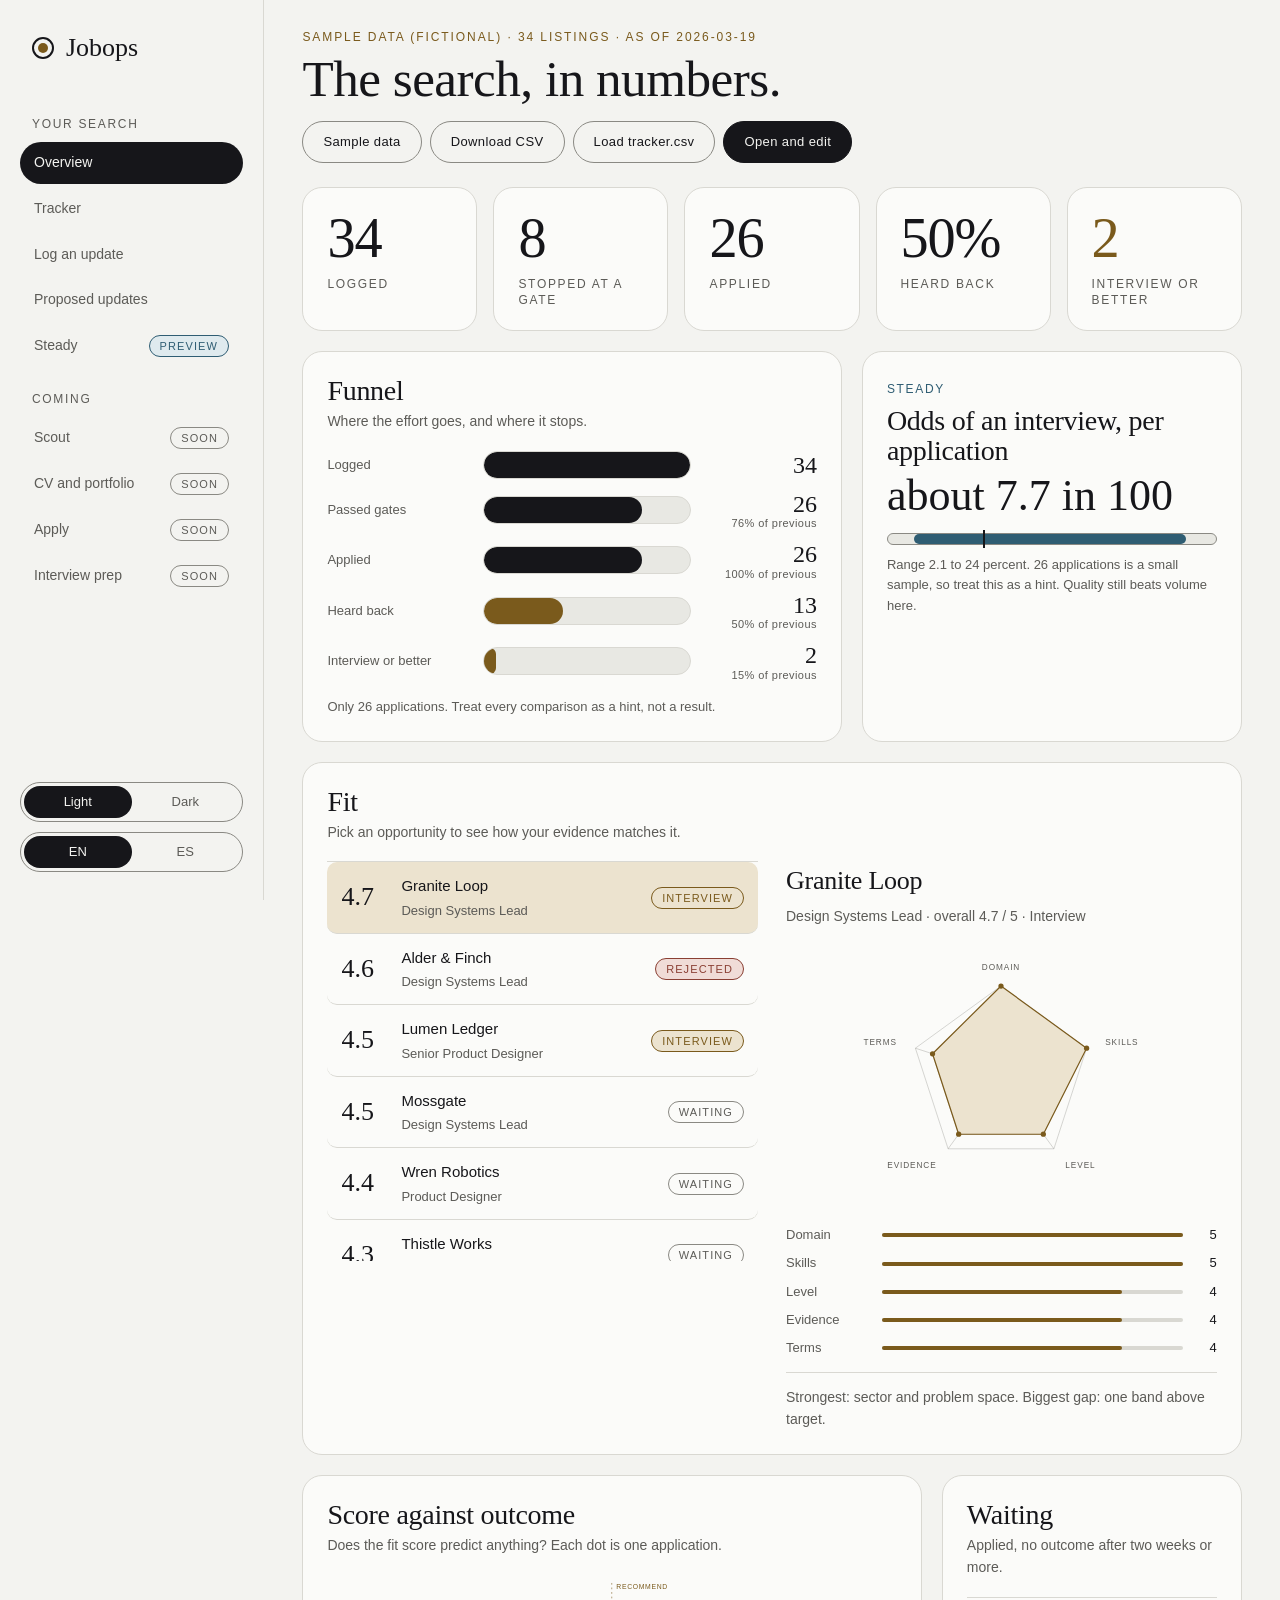
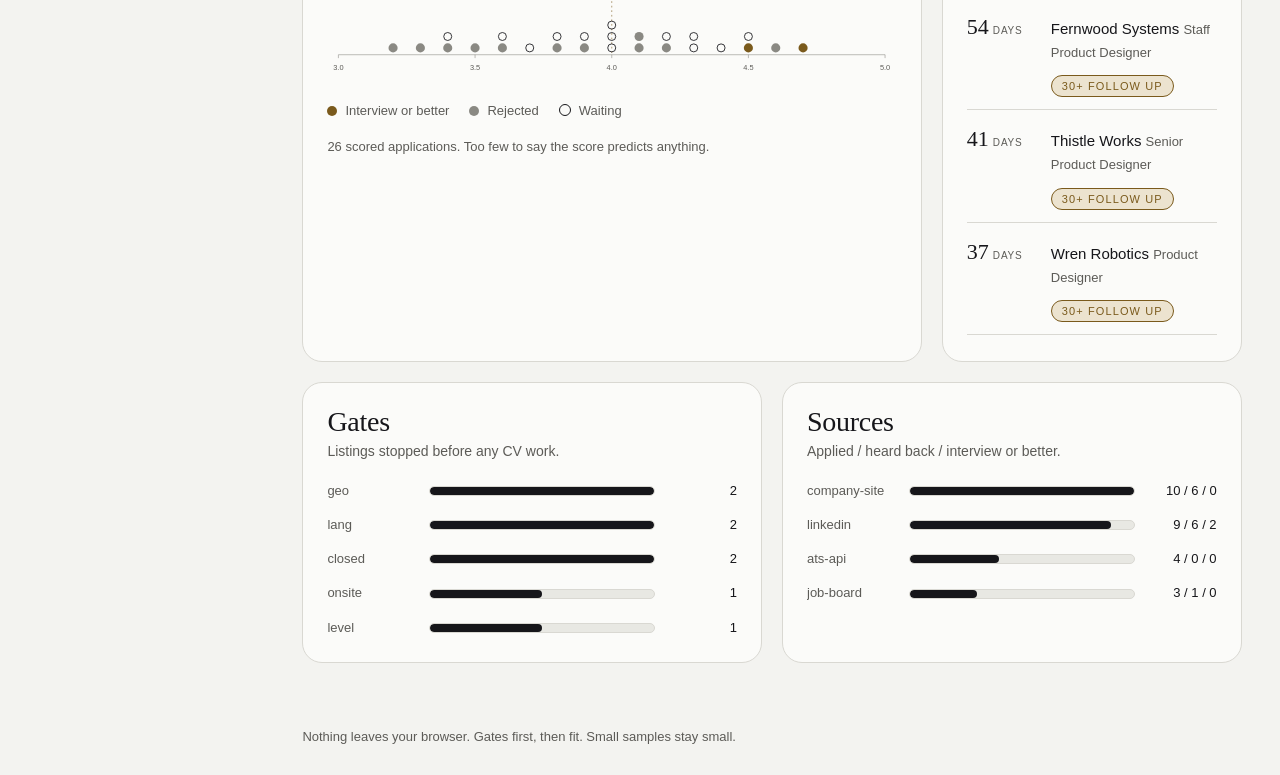
==== commit a8b58e14: "name, no response and readme updates" ====
--- a/app/index.html
+++ b/app/index.html
@@ -64,6 +64,7 @@
   </form>
 </dialog>
 <div id="toast" role="status" hidden></div>
+<input type="file" id="pfile" accept=".csv,text/csv" hidden>
 <input type="file" id="file" accept=".csv,text/csv" hidden>
 <script src="sample-data.js"></script>
 <script src="app.js"></script>
--- a/app/style.css
+++ b/app/style.css
@@ -242,3 +242,15 @@
 .c4 .waiting li .tag { grid-column: 2; justify-self: start; }
 @media (max-width: 1100px) { .kpis { grid-template-columns: repeat(3, minmax(0, 1fr)); } }
 @media (max-width: 640px) { .kpis { grid-template-columns: repeat(2, minmax(0, 1fr)); } }
+
+/* proposed updates */
+.prop-list { display: grid; gap: 16px; grid-template-columns: repeat(auto-fill, minmax(min(100%, 420px), 1fr)); margin-top: 18px; }
+.prop { display: flex; flex-direction: column; gap: 6px; }
+.prop.done { opacity: .6; }
+.prop-head { display: flex; justify-content: space-between; gap: 12px; align-items: start; }
+.prop-head h3 { margin: 0; font-family: var(--serif); font-size: 22px; font-weight: 400; }
+.prop .label { margin-top: 10px; }
+.prop-change { margin: 0; font-family: var(--serif); font-size: 19px; }
+.prop blockquote { margin: 0; padding: 12px 16px; border-radius: var(--r-md); background: var(--surface-sunken); color: var(--ink-muted); font-style: italic; }
+.prop .wiz-nav { margin-top: 14px; }
+.controls .tag { padding: 9px 16px; line-height: 1.2; }
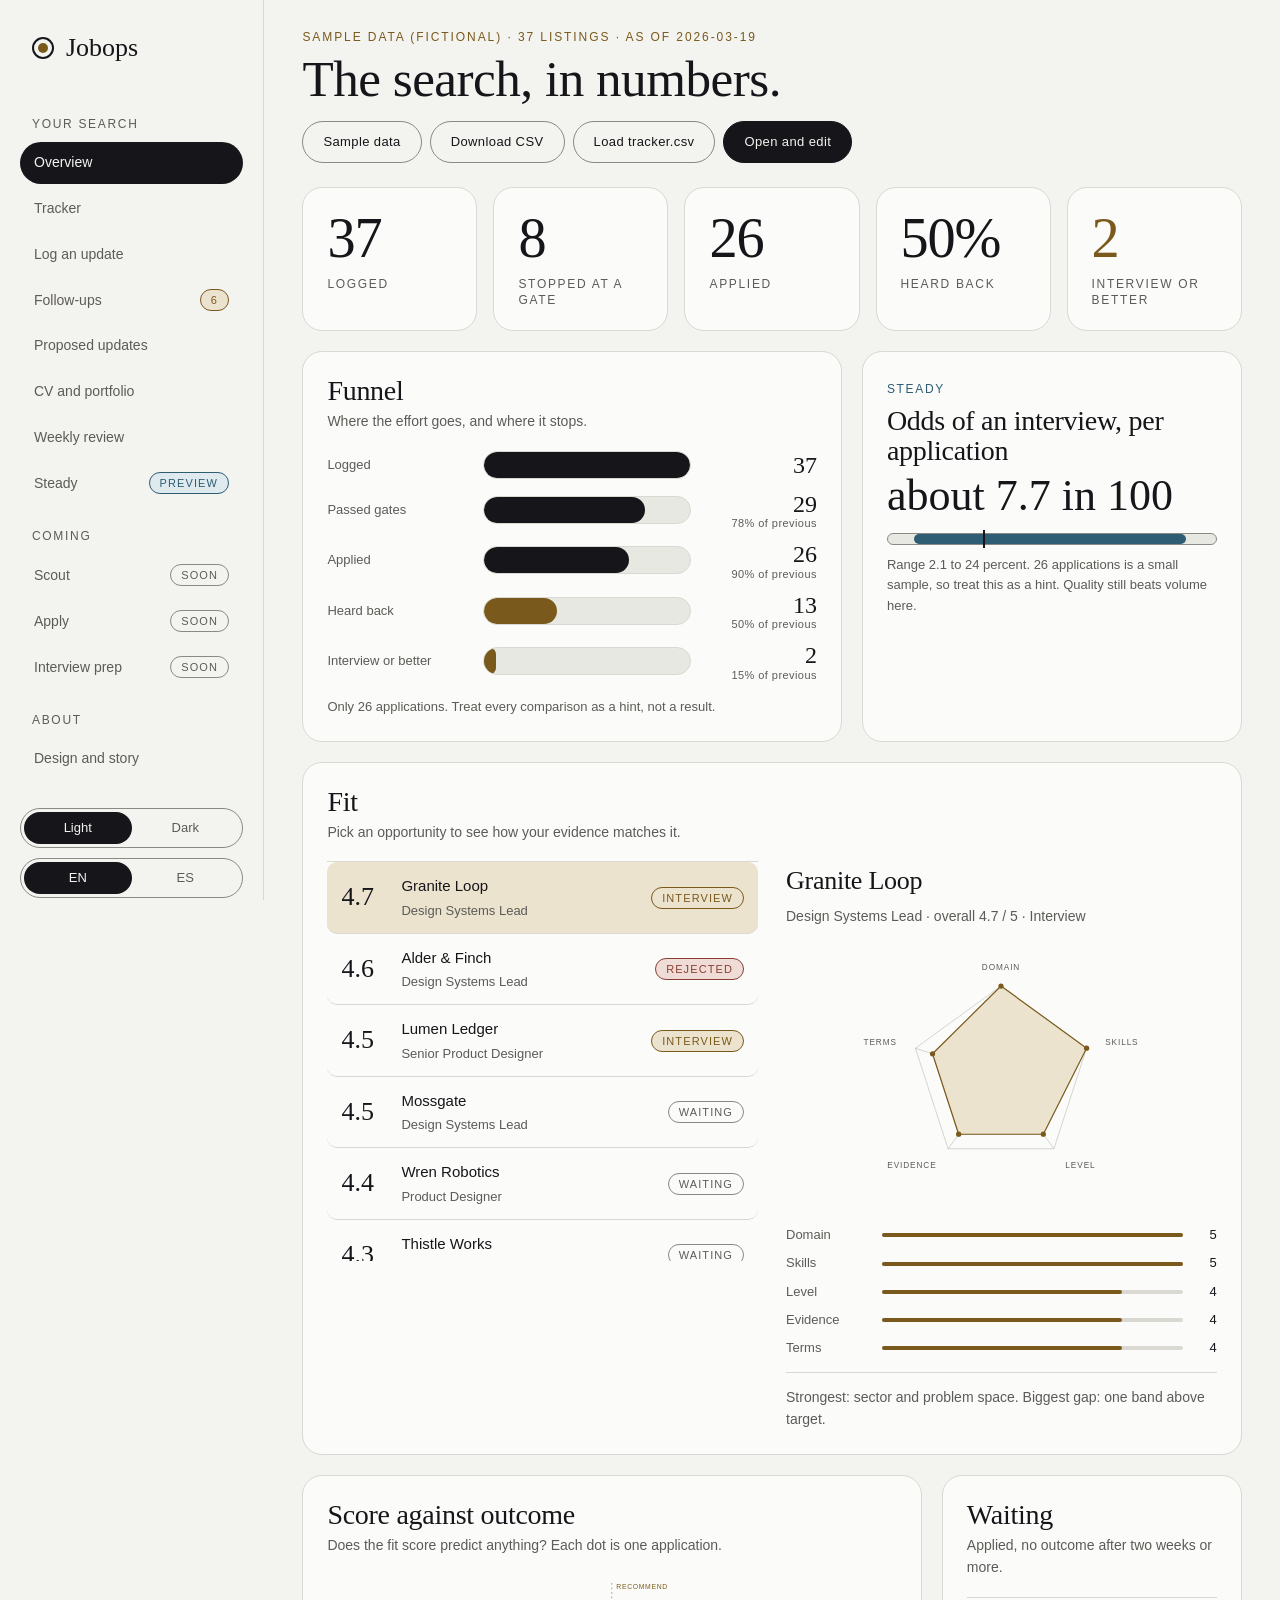
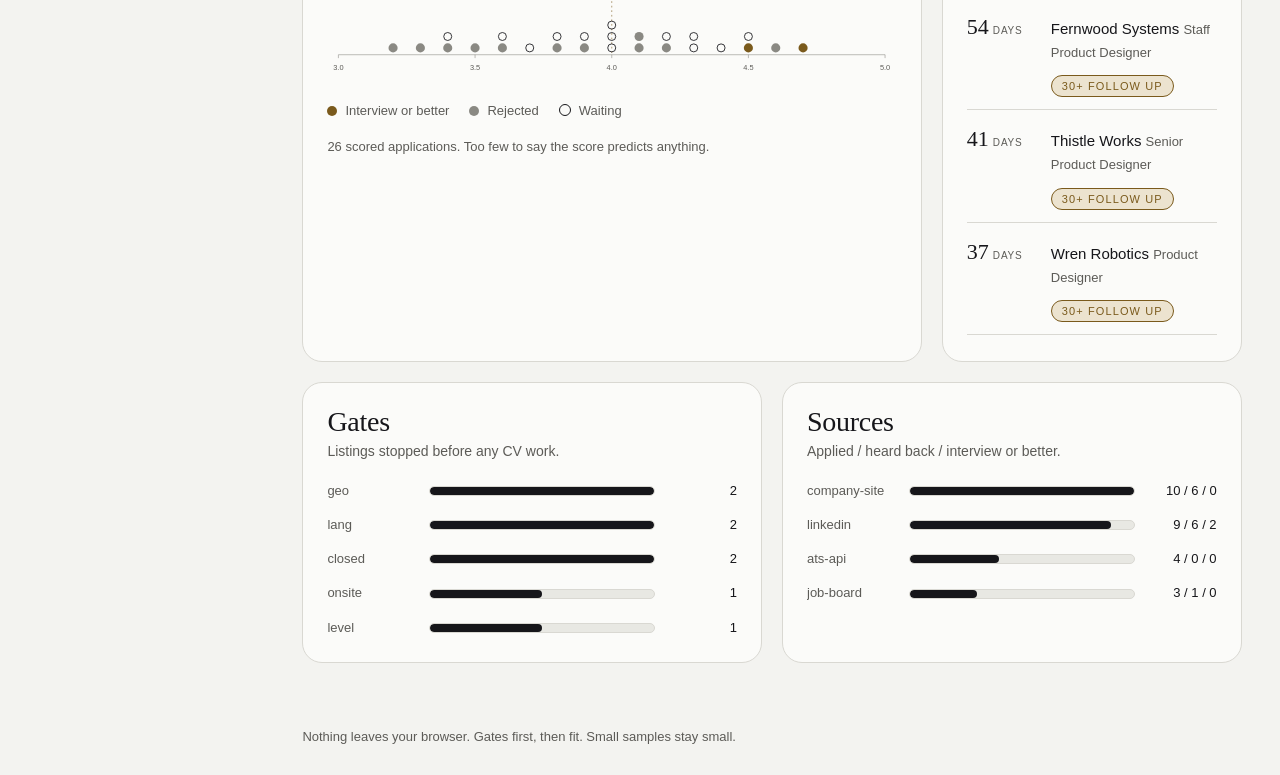
==== commit 23cca83f: "Add CV and portfolio page, preflight rules for skills  Dashboard: CV and portfolio page groups appli" ====
--- a/app/index.html
+++ b/app/index.html
@@ -45,6 +45,8 @@
       <label>Applied<input name="date_applied" type="date"></label>
       <label>Outcome date<input name="date_outcome" type="date"></label>
       <label>Gate result<input name="gate_result" placeholder="pass, fail:geo, fail:lang"></label>
+      <label>CV version<input name="cv_version" placeholder="cv-2026-11-systems"></label>
+      <label>Portfolio lead<input name="portfolio_lead" placeholder="design system case study"></label>
     </div>
     <fieldset>
       <legend id="fitLegend"></legend>
--- a/app/style.css
+++ b/app/style.css
@@ -254,3 +254,41 @@
 .prop blockquote { margin: 0; padding: 12px 16px; border-radius: var(--r-md); background: var(--surface-sunken); color: var(--ink-muted); font-style: italic; }
 .prop .wiz-nav { margin-top: 14px; }
 .controls .tag { padding: 9px 16px; line-height: 1.2; }
+
+/* Follow-ups */
+.fu-list { display: grid; gap: 12px; }
+.card.fu { padding: 16px 22px; }
+.fu-row { display: grid; grid-template-columns: 84px minmax(0, 1fr) auto auto; gap: 14px; align-items: center; }
+.fu-row .d { font-family: var(--serif); font-size: 22px; font-variant-numeric: tabular-nums; }
+.fu-row .d small { font-family: var(--sans); font-size: 10px; color: var(--ink-muted); margin-left: 4px; letter-spacing: .08em; }
+.fu-who { min-width: 0; overflow-wrap: anywhere; }
+.fu-panel { margin-top: 16px; padding-top: 16px; border-top: 1px solid var(--line); display: grid; gap: 14px; }
+.fu-controls { display: flex; gap: 22px; flex-wrap: wrap; }
+.fu-controls .label { display: block; margin-bottom: 6px; }
+.fu-me { display: grid; grid-template-columns: 1fr 1fr; gap: 12px; }
+.fu-panel label { display: block; }
+.fu-panel .label { display: block; margin-bottom: 6px; }
+.fu-panel input, .fu-panel textarea { width: 100%; font: inherit; font-size: 14px; padding: 10px 12px; border: 1px solid var(--line-strong); border-radius: 12px; background: var(--raised); color: var(--ink); }
+.fu-panel textarea { line-height: 1.55; resize: vertical; }
+.fu-actions { display: flex; gap: 10px; flex-wrap: wrap; }
+@media (max-width: 720px) { .fu-row { grid-template-columns: 64px minmax(0, 1fr); } .fu-row .tag, .fu-row .btn { grid-column: 2; justify-self: start; } .fu-me { grid-template-columns: 1fr; } }
+
+/* Craft */
+.row-head { display: flex; align-items: center; justify-content: space-between; gap: 16px; flex-wrap: wrap; }
+.row-head .seg { grid-auto-columns: auto; }
+.craft-table { width: 100%; border-collapse: collapse; }
+.craft-table th { text-align: left; font-size: 12px; letter-spacing: .12em; text-transform: uppercase; color: var(--ink-muted); font-weight: 500; padding: 8px 12px 8px 0; border-bottom: 1px solid var(--line); }
+.craft-table td { padding: 14px 12px 14px 0; border-bottom: 1px solid var(--line); vertical-align: middle; }
+.craft-table .num { text-align: right; font-variant-numeric: tabular-nums; padding-right: 22px; }
+.craft-table th.num { text-align: right; padding-right: 22px; }
+.rate { display: flex; align-items: center; gap: 12px; flex-wrap: wrap; }
+.rate .bar { width: 120px; height: 8px; border-radius: 999px; background: var(--line); overflow: hidden; display: inline-block; }
+.rate .bar i { display: block; height: 100%; background: var(--accent); }
+.small-note { margin-top: 14px; font-size: 13.5px; }
+.craft-grid { display: grid; grid-template-columns: repeat(3, minmax(0, 1fr)); gap: 16px; }
+.craft-prompt { background: var(--surface); border: 1px solid var(--line); border-radius: var(--r-md); padding: 18px 18px 20px; display: grid; gap: 12px; align-content: start; }
+.craft-prompt h3 { font-family: var(--serif); font-weight: 400; font-size: 20px; margin: 0; }
+.prompt-text { font-size: 13.5px; line-height: 1.55; color: var(--ink-muted); background: var(--surface-raised); border: 1px solid var(--line); border-radius: 12px; padding: 12px 14px; }
+.craft-pick select { width: 100%; font: inherit; font-size: 14px; padding: 9px 12px; border: 1px solid var(--line-strong); border-radius: 12px; background: var(--surface-raised); color: var(--ink); }
+.craft-pick .label { display: block; margin-bottom: 6px; }
+@media (max-width: 980px) { .craft-grid { grid-template-columns: 1fr; } }
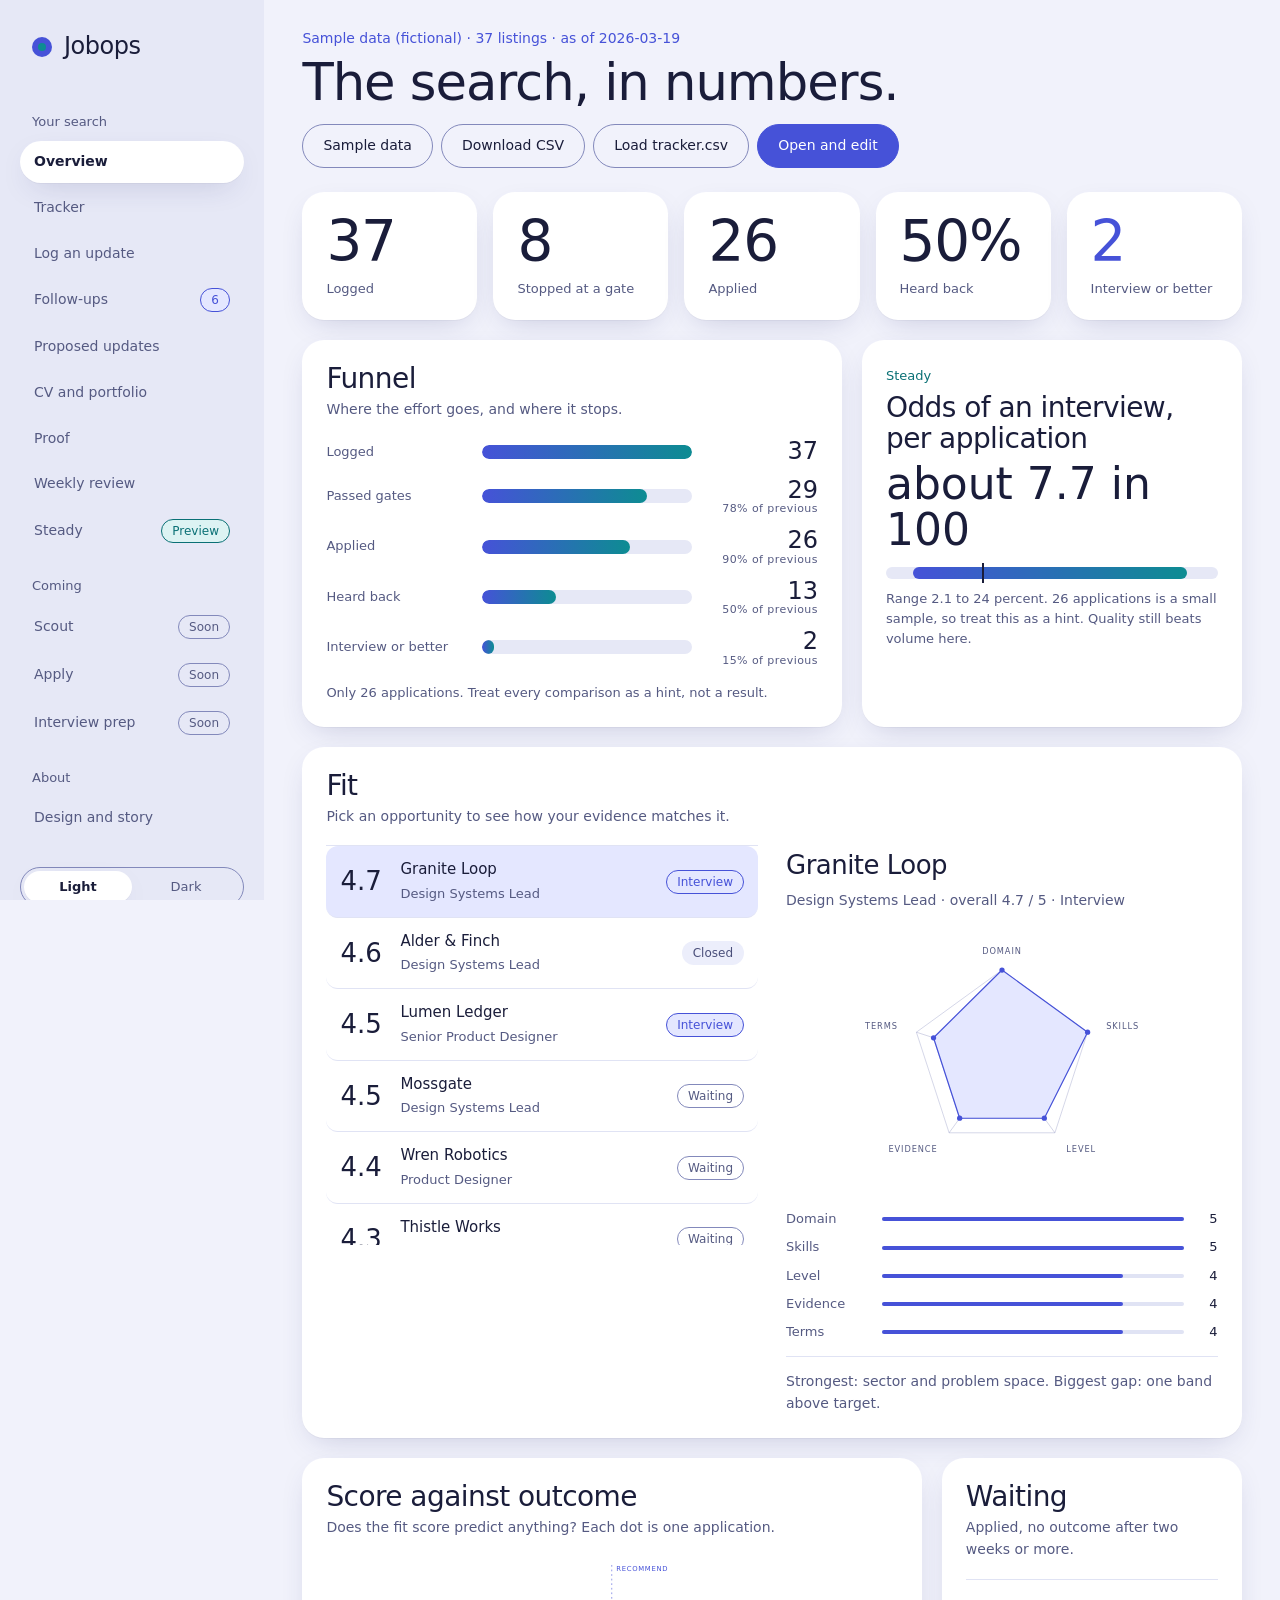
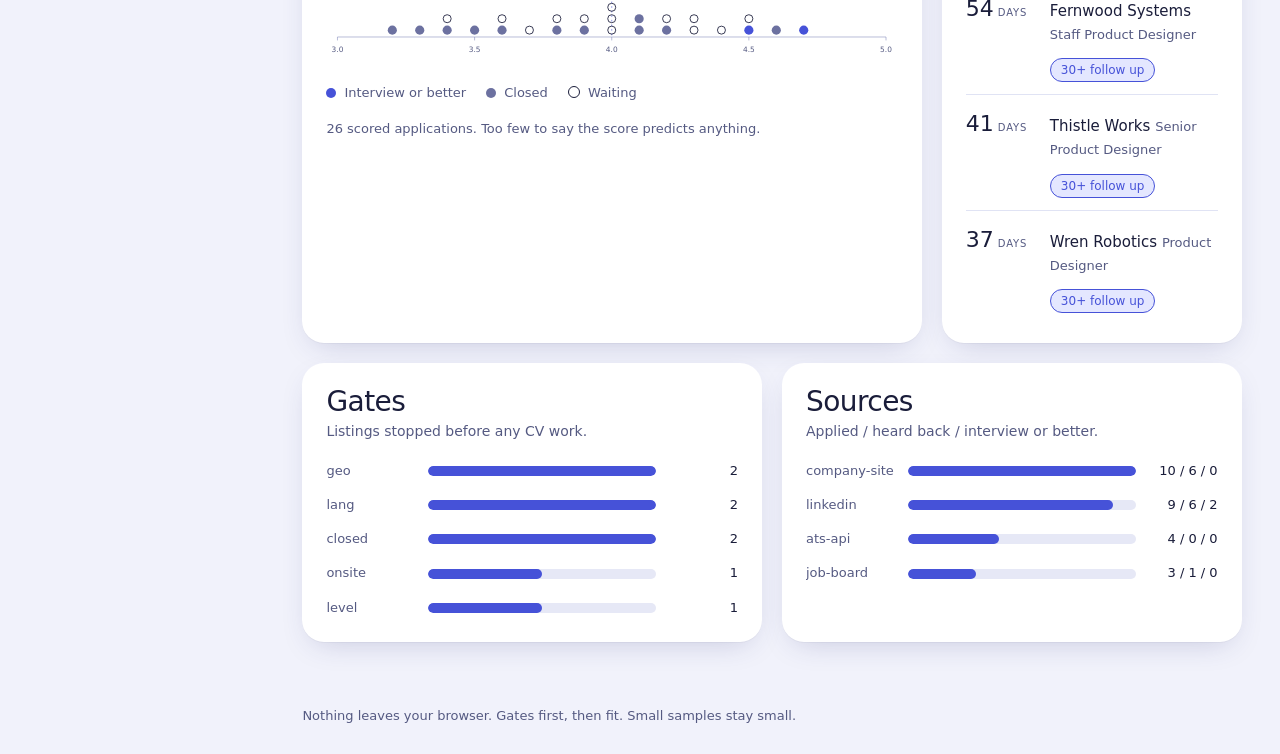
==== commit 82b16824: "Add Proof page, feedback request draft, vault ids  Dashboard: new Proof page that reads career-vault" ====
--- a/app/index.html
+++ b/app/index.html
@@ -67,6 +67,8 @@
 </dialog>
 <div id="toast" role="status" hidden></div>
 <input type="file" id="pfile" accept=".csv,text/csv" hidden>
+<input type="file" id="hfile" accept=".csv,text/csv" hidden>
+<input type="file" id="vfile" accept=".md,.txt,text/markdown,text/plain" hidden>
 <input type="file" id="file" accept=".csv,text/csv" hidden>
 <script src="sample-data.js"></script>
 <script src="app.js"></script>
--- a/app/style.css
+++ b/app/style.css
@@ -1,23 +1,27 @@
 :root {
-  --surface: #f3f3f0; --surface-raised: #fbfbf9; --surface-sunken: #e8e8e3;
-  --ink: #16161a; --ink-muted: #5c5b57; --ink-faint: #8a8983;
-  --line: #d9d8d2; --line-strong: #8a8983;
-  --accent: #7a5a1c; --accent-soft: #ece3cf; --on-accent: #fbfbf9;
-  --rust: #8a3f33; --rust-soft: #f0dcd7; --calm: #2f5d73; --calm-soft: #dfeaee;
+  --surface: #f1f2fb; --surface-raised: #ffffff; --surface-sunken: #e6e8f6;
+  --ink: #1a1d3a; --ink-muted: #555a82; --ink-faint: #6c71a0;
+  --line: #e0e3f4; --line-strong: #8389bb;
+  --accent: #4652d8; --accent-soft: #e4e7ff; --on-accent: #ffffff;
+  --closed: #4a4f7a; --closed-soft: #eceefb;
+  --calm: #0a7075; --calm-soft: #dcf3f3; --aqua: #0d8c92;
+  --shadow: 0 1px 0 rgba(26, 29, 58, .04), 0 10px 30px -12px rgba(46, 52, 120, .25);
   --focus: var(--ink);
-  --r-sm: 10px; --r-md: 20px; --r-lg: 28px; --r-pill: 999px;
-  --serif: "Newsreader", "Iowan Old Style", "Palatino Linotype", Palatino, Georgia, serif;
-  --sans: "Hanken Grotesk", -apple-system, BlinkMacSystemFont, "Helvetica Neue", Arial, sans-serif;
-  --mono: "IBM Plex Mono", ui-monospace, "SF Mono", Menlo, Consolas, monospace;
+  --r-sm: 12px; --r-md: 22px; --r-lg: 28px; --r-pill: 999px;
+  --display: "Avenir Next", "Century Gothic", Futura, "Trebuchet MS", system-ui, sans-serif;
+  --sans: system-ui, -apple-system, "Segoe UI", Roboto, "Helvetica Neue", Arial, sans-serif;
+  --mono: ui-monospace, "SF Mono", Menlo, Consolas, monospace;
   --gutter: clamp(16px, 3vw, 40px);
   color-scheme: light;
 }
 :root[data-theme="dark"] {
-  --surface: #0a0a0b; --surface-raised: #121214; --surface-sunken: #060607;
-  --ink: #ece8e0; --ink-muted: #a09d95; --ink-faint: #6b6963;
-  --line: #232326; --line-strong: #6b6963;
-  --accent: #c2a878; --accent-soft: #2a2418; --on-accent: #0a0a0b;
-  --rust: #c98f84; --rust-soft: #2b1a17; --calm: #8cb8cc; --calm-soft: #14232b;
+  --surface: #11132a; --surface-raised: #1a1d3c; --surface-sunken: #0d0f22;
+  --ink: #e9ebff; --ink-muted: #a0a6d4; --ink-faint: #7f86b8;
+  --line: #2a2e5a; --line-strong: #5b6199;
+  --accent: #9aa7ff; --accent-soft: #262b57; --on-accent: #11132a;
+  --closed: #b7bce6; --closed-soft: #161936;
+  --calm: #6fe3e1; --calm-soft: #12363a; --aqua: #6fe3e1;
+  --shadow: 0 10px 30px -14px rgba(0, 0, 0, .7);
   color-scheme: dark;
 }
 * { box-sizing: border-box; }
@@ -25,51 +29,51 @@
 body { color: var(--ink); font-family: var(--sans); font-size: 15px; line-height: 1.55; -webkit-font-smoothing: antialiased; }
 :focus-visible { outline: 2px solid var(--focus); outline-offset: 3px; }
 code { font-family: var(--mono); font-size: .9em; }
-h1, h2, h3 { font-family: var(--serif); font-weight: 400; margin: 0; letter-spacing: -.01em; }
+h1, h2, h3 { font-family: var(--display); font-weight: 500; margin: 0; letter-spacing: -.02em; }
 p { margin: 0; }
-.label { font-size: 12px; line-height: 16px; font-weight: 500; letter-spacing: .14em; text-transform: uppercase; color: var(--ink-muted); }
+.label { font-size: 13px; line-height: 18px; font-weight: 500; color: var(--ink-muted); }
 .muted { color: var(--ink-muted); }
 .num { font-variant-numeric: lining-nums tabular-nums; }
 
 /* Shell */
 .shell { display: grid; grid-template-columns: 264px minmax(0, 1fr); min-height: 100vh; }
-.side { position: sticky; top: 0; height: 100vh; display: flex; flex-direction: column; gap: 28px; padding: 28px 20px; border-right: 1px solid var(--line); background: var(--surface); overflow-y: auto; }
-.brand { display: flex; align-items: center; gap: 12px; font-family: var(--serif); font-size: 26px; color: var(--ink); text-decoration: none; padding: 0 12px; }
-.mark { width: 22px; height: 22px; border-radius: 50%; border: 2px solid var(--ink); position: relative; flex: none; }
-.mark::after { content: ""; position: absolute; inset: 4px; border-radius: 50%; background: var(--accent); }
+.side { position: sticky; top: 0; height: 100vh; display: flex; flex-direction: column; gap: 28px; padding: 28px 20px; background: var(--surface-sunken); overflow-y: auto; }
+.brand { display: flex; align-items: center; gap: 12px; font-family: var(--display); font-size: 24px; font-weight: 500; letter-spacing: -.02em; color: var(--ink); text-decoration: none; padding: 0 12px; }
+.mark { width: 20px; height: 20px; border-radius: 50%; background: var(--accent); position: relative; flex: none; }
+.mark::after { content: ""; position: absolute; inset: 6px; border-radius: 50%; background: var(--aqua); }
 #nav { display: grid; gap: 4px; align-content: start; flex: 1; }
 .nav-group { margin: 20px 12px 6px; }
 #nav a { display: flex; align-items: center; justify-content: space-between; gap: 8px; padding: 10px 14px; border-radius: var(--r-pill); color: var(--ink-muted); text-decoration: none; font-size: 14px; }
 #nav a:hover { color: var(--ink); background: var(--surface-sunken); }
-#nav a[aria-current="page"] { background: var(--ink); color: var(--surface); }
+#nav a[aria-current="page"] { background: var(--surface-raised); box-shadow: var(--shadow); color: var(--ink); font-weight: 600; }
 .side-foot { display: grid; gap: 10px; }
 .seg { display: grid; grid-auto-flow: column; grid-auto-columns: 1fr; border: 1px solid var(--line-strong); border-radius: var(--r-pill); padding: 3px; }
 .seg button { font: inherit; font-size: 13px; padding: 6px 10px; border: 0; border-radius: var(--r-pill); background: transparent; color: var(--ink-muted); cursor: pointer; }
-.seg button[aria-pressed="true"] { background: var(--ink); color: var(--surface); }
+.seg button[aria-pressed="true"] { background: var(--surface-raised); box-shadow: var(--shadow); color: var(--ink); font-weight: 600; }
 
 .main { min-width: 0; display: flex; flex-direction: column; min-height: 100vh; }
 .topbar { display: flex; align-items: flex-end; justify-content: space-between; gap: 16px; flex-wrap: wrap; padding: 28px var(--gutter) 20px; }
-.eyebrow { color: var(--accent); font-size: 12px; letter-spacing: .16em; text-transform: uppercase; margin-bottom: 6px; }
+.eyebrow { color: var(--accent); font-size: 14px; font-weight: 500; margin-bottom: 6px; }
 h1 { font-size: clamp(2.2rem, 4vw, 3.4rem); line-height: 1.02; }
 .actions { display: flex; gap: 8px; flex-wrap: wrap; }
 #view { padding: 4px var(--gutter) 48px; flex: 1; outline: none; }
 footer { padding: 16px var(--gutter) 28px; color: var(--ink-muted); font-size: 13px; }
 
 /* Buttons */
-.btn { font: inherit; font-size: 13px; letter-spacing: .03em; padding: 10px 20px; border-radius: var(--r-pill); border: 1px solid var(--ink); background: var(--ink); color: var(--surface); cursor: pointer; text-decoration: none; display: inline-block; }
+.btn { font: inherit; font-size: 14px; font-weight: 500; padding: 10px 20px; border-radius: var(--r-pill); border: 1px solid var(--accent); background: var(--accent); color: var(--on-accent); cursor: pointer; text-decoration: none; display: inline-block; }
 .btn.ghost { background: transparent; color: var(--ink); border-color: var(--line-strong); }
 .btn.accent { background: var(--accent); border-color: var(--accent); color: var(--on-accent); }
 .btn:hover { border-color: var(--accent); }
 .btn[disabled] { opacity: .5; cursor: not-allowed; }
-.tag { display: inline-block; font-size: 11px; line-height: 16px; letter-spacing: .1em; text-transform: uppercase; padding: 2px 10px; border-radius: var(--r-pill); border: 1px solid var(--line-strong); color: var(--ink-muted); white-space: nowrap; }
+.tag { display: inline-block; font-size: 12px; line-height: 18px; padding: 2px 10px; border-radius: var(--r-pill); border: 1px solid var(--line-strong); color: var(--ink-muted); white-space: nowrap; }
 .tag.accent { color: var(--accent); background: var(--accent-soft); border-color: var(--accent); }
-.tag.rust { color: var(--rust); background: var(--rust-soft); border-color: var(--rust); }
+.tag.closed { color: var(--closed); background: var(--closed-soft); border-color: transparent; }
 .tag.calm { color: var(--calm); background: var(--calm-soft); border-color: var(--calm); }
 
 /* Grid and cards */
 .grid12 { display: grid; grid-template-columns: repeat(12, minmax(0, 1fr)); gap: 20px; }
 .c3 { grid-column: span 3; } .c4 { grid-column: span 4; } .c5 { grid-column: span 5; } .c6 { grid-column: span 6; } .c7 { grid-column: span 7; } .c8 { grid-column: span 8; } .c12 { grid-column: 1 / -1; }
-.card { background: var(--surface-raised); border: 1px solid var(--line); border-radius: var(--r-md); padding: 24px; min-width: 0; }
+.card { background: var(--surface-raised); box-shadow: var(--shadow); border-radius: var(--r-md); padding: 24px; min-width: 0; }
 .card-head { margin-bottom: 18px; }
 .card-head h2 { font-size: 28px; line-height: 1.1; }
 .card-head p { color: var(--ink-muted); margin-top: 4px; font-size: 14px; }
@@ -77,7 +81,7 @@
 .empty { color: var(--ink-muted); }
 
 /* KPIs */
-.kpi .n { font-family: var(--serif); font-size: clamp(2.6rem, 4.4vw, 4.2rem); line-height: 1; letter-spacing: -.02em; font-variant-numeric: lining-nums tabular-nums; }
+.kpi .n { font-weight: 300; font-family: var(--display); font-size: clamp(2.6rem, 4.4vw, 4.2rem); line-height: 1; letter-spacing: -.02em; font-variant-numeric: lining-nums tabular-nums; }
 .kpi .label { margin-top: 10px; }
 .kpi.accent .n { color: var(--accent); }
 
@@ -85,10 +89,9 @@
 .funnel { display: grid; gap: 12px; }
 .f-row { display: grid; grid-template-columns: 140px 1fr 110px; gap: 16px; align-items: center; }
 .f-label { color: var(--ink-muted); font-size: 13px; }
-.f-track { height: 28px; background: var(--surface-sunken); border: 1px solid var(--line); border-radius: var(--r-pill); overflow: hidden; }
-.f-bar { height: 100%; background: var(--ink); min-width: 4px; border-radius: var(--r-pill); }
-.f-row:nth-child(n+4) .f-bar { background: var(--accent); }
-.f-val { font-family: var(--serif); font-size: 24px; text-align: right; font-variant-numeric: tabular-nums; line-height: 1.1; }
+.f-track { height: 14px; background: var(--surface-sunken); border-radius: var(--r-pill); overflow: hidden; }
+.f-bar { height: 100%; background: linear-gradient(90deg, var(--accent), var(--aqua)); min-width: 6px; border-radius: var(--r-pill); }
+.f-val { font-family: var(--display); font-size: 24px; text-align: right; font-variant-numeric: tabular-nums; line-height: 1.1; }
 .f-val small { display: block; font-family: var(--sans); font-size: 11px; color: var(--ink-muted); letter-spacing: .04em; }
 
 /* Fit */
@@ -97,7 +100,7 @@
 .fit-item { display: grid; grid-template-columns: 52px 1fr auto; gap: 12px; align-items: baseline; padding: 12px 10px; border-bottom: 1px solid var(--line); cursor: pointer; border-radius: var(--r-sm); }
 .fit-item:hover { background: var(--surface-sunken); }
 .fit-item[aria-selected="true"] { background: var(--accent-soft); }
-.fit-score { font-family: var(--serif); font-size: 26px; font-variant-numeric: tabular-nums; }
+.fit-score { font-family: var(--display); font-size: 26px; font-variant-numeric: tabular-nums; }
 .fit-role { color: var(--ink-muted); font-size: 13px; }
 .radar h3 { font-size: 26px; }
 .radar .sub { color: var(--ink-muted); margin: 4px 0 14px; font-size: 14px; }
@@ -117,45 +120,51 @@
 .bars { display: grid; gap: 14px; }
 .b-row { display: grid; grid-template-columns: 90px 1fr 70px; gap: 12px; align-items: center; font-size: 13px; }
 .b-label { color: var(--ink-muted); overflow: hidden; text-overflow: ellipsis; }
-.b-track { height: 10px; background: var(--surface-sunken); border: 1px solid var(--line); border-radius: var(--r-pill); overflow: hidden; }
-.b-track i { display: block; height: 100%; background: var(--ink); border-radius: var(--r-pill); }
+.b-track { height: 10px; background: var(--surface-sunken); border-radius: var(--r-pill); overflow: hidden; }
+.b-track i { display: block; height: 100%; background: var(--accent); border-radius: var(--r-pill); }
 .b-val { text-align: right; font-variant-numeric: tabular-nums; }
 .waiting { list-style: none; margin: 0; padding: 0; border-top: 1px solid var(--line); max-height: 340px; overflow-y: auto; }
 .waiting li { display: grid; grid-template-columns: 76px 1fr auto; gap: 12px; padding: 12px 0; border-bottom: 1px solid var(--line); align-items: baseline; }
-.waiting .d { font-family: var(--serif); font-size: 22px; font-variant-numeric: tabular-nums; }
+.waiting .d { font-family: var(--display); font-size: 22px; font-variant-numeric: tabular-nums; }
 .waiting .d small { font-family: var(--sans); font-size: 10px; color: var(--ink-muted); margin-left: 4px; letter-spacing: .08em; }
 
 /* Tracker table */
 .controls { display: flex; gap: 12px; justify-content: space-between; flex-wrap: wrap; margin-bottom: 18px; }
 .chips { display: flex; gap: 8px; flex-wrap: wrap; }
 .chip { font: inherit; font-size: 13px; color: var(--ink-muted); background: transparent; border: 1px solid var(--line-strong); padding: 6px 14px; border-radius: var(--r-pill); cursor: pointer; }
-.chip[aria-pressed="true"] { background: var(--ink); color: var(--surface); border-color: var(--ink); }
+.chip[aria-pressed="true"] { background: var(--accent-soft); color: var(--ink); border-color: var(--accent); font-weight: 500; }
 input[type="search"], .input { font: inherit; font-size: 14px; color: var(--ink); background: var(--surface); border: 1px solid var(--line-strong); padding: 9px 16px; min-width: min(100%, 280px); border-radius: var(--r-pill); }
 .table-wrap { overflow-x: auto; }
 table { width: 100%; border-collapse: collapse; min-width: 720px; }
-th { text-align: left; font-weight: 500; font-size: 11px; letter-spacing: .14em; text-transform: uppercase; color: var(--ink-muted); padding: 12px 12px 12px 0; cursor: pointer; user-select: none; border-bottom: 1px solid var(--line-strong); }
+th { text-align: left; font-weight: 500; font-size: 13px; color: var(--ink-muted); padding: 12px 12px 12px 0; cursor: pointer; user-select: none; border-bottom: 1px solid var(--line-strong); }
 th[aria-sort] { color: var(--accent); }
 td { padding: 12px 12px 12px 0; border-bottom: 1px solid var(--line); vertical-align: baseline; }
 td.num, th.num { text-align: right; padding-right: 20px; }
-td.score { font-family: var(--serif); font-size: 20px; }
+td.score { font-family: var(--display); font-size: 20px; }
 td.muted { color: var(--ink-muted); } td.date { font-family: var(--mono); font-size: 13px; color: var(--ink-muted); }
 tr.row:hover td { background: var(--surface-sunken); }
 button.edit { font: inherit; font-size: 12px; color: var(--ink-muted); background: transparent; border: 1px solid var(--line-strong); padding: 4px 14px; border-radius: var(--r-pill); cursor: pointer; }
 button.edit:hover { color: var(--ink); border-color: var(--accent); }
 
 /* Steady */
-.steady { background: var(--calm-soft); border: 1px solid var(--calm); border-radius: var(--r-md); padding: 28px; }
-.steady .k { color: var(--calm); }
-.steady .big { font-family: var(--serif); font-size: 30px; line-height: 1.15; margin: 8px 0 12px; }
-.steady .row { display: grid; grid-template-columns: 120px 1fr; gap: 12px; padding-top: 12px; margin-top: 12px; border-top: 1px solid var(--line-strong); }
-.steady .wit { font-family: var(--serif); font-style: italic; font-size: 20px; margin-top: 16px; }
-.meter .track { height: 12px; background: var(--surface-sunken); border: 1px solid var(--line-strong); border-radius: var(--r-pill); position: relative; margin: 14px 0 10px; }
-.meter .fill { position: absolute; inset: 0 auto 0 0; background: var(--calm); border-radius: var(--r-pill); min-width: 4px; }
+.steady { background: var(--surface-raised); box-shadow: var(--shadow); border-radius: var(--r-md); padding: 28px; display: grid; gap: 4px; }
+.steady .k { display: inline-flex; align-items: center; gap: 10px; color: var(--closed); font-weight: 600; font-size: 14px; }
+.steady .k::before { content: ""; width: 10px; height: 10px; border-radius: 50%; background: var(--aqua); box-shadow: 0 0 0 4px color-mix(in srgb, var(--aqua) 22%, transparent); }
+.steady .when { color: var(--ink-muted); font-size: 14px; margin-top: 2px; }
+.steady .big { font-family: var(--display); font-weight: 400; font-size: 30px; line-height: 1.15; margin: 8px 0 12px; letter-spacing: -.02em; }
+.steady .trail { display: grid; grid-template-columns: repeat(2, 1fr); gap: 8px; margin: 6px 0 12px; }
+.steady .trail div { padding-top: 10px; border-top: 3px solid var(--accent); font-size: 13px; color: var(--ink-muted); display: grid; }
+.steady .trail div:last-child { border-top-color: var(--closed); }
+.steady .trail b { color: var(--ink); font-weight: 600; font-size: 14px; }
+.steady .row { display: grid; grid-template-columns: 120px 1fr; gap: 12px; padding-top: 12px; margin-top: 12px; border-top: 1px solid var(--line); }
+.steady .wit { font-family: var(--display); font-size: 19px; margin-top: 16px; box-shadow: inset 0 -2px 0 var(--aqua); width: fit-content; max-width: 100%; }
+.meter .track { height: 12px; background: var(--surface-sunken); border-radius: var(--r-pill); position: relative; margin: 14px 0 10px; }
+.meter .fill { position: absolute; inset: 0 auto 0 0; background: linear-gradient(90deg, var(--accent), var(--aqua)); border-radius: var(--r-pill); min-width: 4px; }
 .meter .tick { position: absolute; top: -4px; bottom: -4px; width: 2px; background: var(--ink); }
-.meter .est { font-family: var(--serif); font-size: 44px; line-height: 1.05; margin-top: 6px; }
+.meter .est { font-family: var(--display); font-size: 44px; line-height: 1.05; margin-top: 6px; }
 .dots { display: flex; gap: 8px; margin: 12px 0; }
-.dots i { width: 20px; height: 20px; border-radius: 50%; border: 1.5px solid var(--ink); }
-.dots i.on { background: var(--calm); border-color: var(--calm); }
+.dots i { width: 20px; height: 20px; border-radius: 50%; border: 2px solid var(--line-strong); }
+.dots i.on { background: var(--aqua); border-color: var(--aqua); }
 
 /* Soon pages */
 .soon { max-width: 760px; }
@@ -166,7 +175,7 @@
 
 /* Step form */
 .wiz-wrap { display: grid; place-items: start center; padding-top: 8px; }
-.wiz { width: min(680px, 100%); background: var(--surface-raised); border: 1px solid var(--line); border-radius: var(--r-lg); padding: clamp(24px, 4vw, 44px); }
+.wiz { width: min(680px, 100%); background: var(--surface-raised); box-shadow: var(--shadow); border-radius: var(--r-lg); padding: clamp(24px, 4vw, 44px); }
 .prog { display: flex; gap: 6px; margin-bottom: 10px; }
 .prog i { height: 4px; flex: 1; border-radius: var(--r-pill); background: var(--line); }
 .prog i.on { background: var(--accent); }
@@ -186,20 +195,20 @@
 .review { list-style: none; margin: 18px 0 0; padding: 0; border-top: 1px solid var(--line); }
 .review li { display: grid; grid-template-columns: 140px 1fr; gap: 12px; padding: 12px 0; border-bottom: 1px solid var(--line); }
 .start-grid { display: grid; grid-template-columns: repeat(auto-fit, minmax(240px, 1fr)); gap: 16px; }
-.start { text-align: left; font: inherit; color: var(--ink); background: var(--surface-raised); border: 1px solid var(--line); border-radius: var(--r-md); padding: 24px; cursor: pointer; display: grid; gap: 8px; }
+.start { text-align: left; font: inherit; color: var(--ink); background: var(--surface-raised); box-shadow: var(--shadow); border: 1px solid transparent; border-radius: var(--r-md); padding: 24px; cursor: pointer; display: grid; gap: 8px; }
 .start:hover { border-color: var(--accent); }
 .start h3 { font-size: 26px; line-height: 1.1; }
 .start p { color: var(--ink-muted); font-size: 14px; }
 
 /* Dialog */
-dialog { background: var(--surface-raised); color: var(--ink); border: 1px solid var(--line); border-radius: var(--r-lg); padding: 0; width: min(720px, calc(100vw - 32px)); max-height: calc(100vh - 32px); }
+dialog { background: var(--surface-raised); color: var(--ink); border: 0; box-shadow: var(--shadow); border-radius: var(--r-lg); padding: 0; width: min(720px, calc(100vw - 32px)); max-height: calc(100vh - 32px); }
 dialog::backdrop { background: rgba(0, 0, 0, .55); }
 dialog form { padding: clamp(20px, 4vw, 36px); }
 dialog h2 { font-size: 30px; }
 dialog .sub { margin: 4px 0 22px; color: var(--ink-muted); }
 dialog .grid { display: grid; grid-template-columns: 1fr 1fr; gap: 14px; }
 dialog .grid.five { grid-template-columns: repeat(5, 1fr); }
-dialog label { display: grid; gap: 6px; font-size: 11px; letter-spacing: .12em; text-transform: uppercase; color: var(--ink-muted); }
+dialog label { display: grid; gap: 6px; font-size: 13px; color: var(--ink-muted); }
 dialog label.wide { margin-top: 14px; }
 dialog input, dialog select, dialog textarea { font: inherit; font-size: 14px; letter-spacing: 0; text-transform: none; color: var(--ink); background: var(--surface); border: 1px solid var(--line-strong); padding: 10px 12px; border-radius: var(--r-sm); width: 100%; }
 dialog fieldset { margin: 18px 0 0; padding: 0; border: 0; }
@@ -248,9 +257,9 @@
 .prop { display: flex; flex-direction: column; gap: 6px; }
 .prop.done { opacity: .6; }
 .prop-head { display: flex; justify-content: space-between; gap: 12px; align-items: start; }
-.prop-head h3 { margin: 0; font-family: var(--serif); font-size: 22px; font-weight: 400; }
+.prop-head h3 { margin: 0; font-family: var(--display); font-size: 22px; font-weight: 400; }
 .prop .label { margin-top: 10px; }
-.prop-change { margin: 0; font-family: var(--serif); font-size: 19px; }
+.prop-change { margin: 0; font-family: var(--display); font-size: 19px; }
 .prop blockquote { margin: 0; padding: 12px 16px; border-radius: var(--r-md); background: var(--surface-sunken); color: var(--ink-muted); font-style: italic; }
 .prop .wiz-nav { margin-top: 14px; }
 .controls .tag { padding: 9px 16px; line-height: 1.2; }
@@ -259,7 +268,7 @@
 .fu-list { display: grid; gap: 12px; }
 .card.fu { padding: 16px 22px; }
 .fu-row { display: grid; grid-template-columns: 84px minmax(0, 1fr) auto auto; gap: 14px; align-items: center; }
-.fu-row .d { font-family: var(--serif); font-size: 22px; font-variant-numeric: tabular-nums; }
+.fu-row .d { font-family: var(--display); font-size: 22px; font-variant-numeric: tabular-nums; }
 .fu-row .d small { font-family: var(--sans); font-size: 10px; color: var(--ink-muted); margin-left: 4px; letter-spacing: .08em; }
 .fu-who { min-width: 0; overflow-wrap: anywhere; }
 .fu-panel { margin-top: 16px; padding-top: 16px; border-top: 1px solid var(--line); display: grid; gap: 14px; }
@@ -268,16 +277,19 @@
 .fu-me { display: grid; grid-template-columns: 1fr 1fr; gap: 12px; }
 .fu-panel label { display: block; }
 .fu-panel .label { display: block; margin-bottom: 6px; }
-.fu-panel input, .fu-panel textarea { width: 100%; font: inherit; font-size: 14px; padding: 10px 12px; border: 1px solid var(--line-strong); border-radius: 12px; background: var(--raised); color: var(--ink); }
+.fu-panel input, .fu-panel textarea { width: 100%; font: inherit; font-size: 14px; padding: 10px 12px; border: 1px solid var(--line-strong); border-radius: 12px; background: var(--surface-raised); color: var(--ink); }
 .fu-panel textarea { line-height: 1.55; resize: vertical; }
 .fu-actions { display: flex; gap: 10px; flex-wrap: wrap; }
+.fb { margin-top: 18px; display: grid; gap: 12px; }
+.fb-btns { display: flex; gap: 10px; flex-wrap: wrap; }
+.fb-auto { font-size: 14px; }
 @media (max-width: 720px) { .fu-row { grid-template-columns: 64px minmax(0, 1fr); } .fu-row .tag, .fu-row .btn { grid-column: 2; justify-self: start; } .fu-me { grid-template-columns: 1fr; } }
 
 /* Craft */
 .row-head { display: flex; align-items: center; justify-content: space-between; gap: 16px; flex-wrap: wrap; }
 .row-head .seg { grid-auto-columns: auto; }
 .craft-table { width: 100%; border-collapse: collapse; }
-.craft-table th { text-align: left; font-size: 12px; letter-spacing: .12em; text-transform: uppercase; color: var(--ink-muted); font-weight: 500; padding: 8px 12px 8px 0; border-bottom: 1px solid var(--line); }
+.craft-table th { text-align: left; font-size: 13px; color: var(--ink-muted); font-weight: 500; padding: 8px 12px 8px 0; border-bottom: 1px solid var(--line); }
 .craft-table td { padding: 14px 12px 14px 0; border-bottom: 1px solid var(--line); vertical-align: middle; }
 .craft-table .num { text-align: right; font-variant-numeric: tabular-nums; padding-right: 22px; }
 .craft-table th.num { text-align: right; padding-right: 22px; }
@@ -287,8 +299,30 @@
 .small-note { margin-top: 14px; font-size: 13.5px; }
 .craft-grid { display: grid; grid-template-columns: repeat(3, minmax(0, 1fr)); gap: 16px; }
 .craft-prompt { background: var(--surface); border: 1px solid var(--line); border-radius: var(--r-md); padding: 18px 18px 20px; display: grid; gap: 12px; align-content: start; }
-.craft-prompt h3 { font-family: var(--serif); font-weight: 400; font-size: 20px; margin: 0; }
+.craft-prompt h3 { font-family: var(--display); font-weight: 400; font-size: 20px; margin: 0; }
 .prompt-text { font-size: 13.5px; line-height: 1.55; color: var(--ink-muted); background: var(--surface-raised); border: 1px solid var(--line); border-radius: 12px; padding: 12px 14px; }
 .craft-pick select { width: 100%; font: inherit; font-size: 14px; padding: 9px 12px; border: 1px solid var(--line-strong); border-radius: 12px; background: var(--surface-raised); color: var(--ink); }
 .craft-pick .label { display: block; margin-bottom: 6px; }
 @media (max-width: 980px) { .craft-grid { grid-template-columns: 1fr; } }
+.card .seg button[aria-pressed="true"] { background: var(--accent-soft); box-shadow: none; }
+
+/* Proof */
+.proof-big { font-family: var(--display); font-weight: 300; font-size: clamp(2.6rem, 4.4vw, 3.6rem); line-height: 1; letter-spacing: -.02em; margin: 0 0 18px; }
+.chk { list-style: none; margin: 0; padding: 0; display: grid; gap: 10px; }
+.chk li { display: grid; grid-template-columns: 22px minmax(0, 1fr) auto; gap: 12px; align-items: center; font-size: 14px; }
+.chk i { width: 20px; height: 20px; border-radius: 50%; border: 2px solid var(--line-strong); display: grid; place-items: center; font-style: normal; font-size: 11px; }
+.chk li.ok i { background: var(--accent); border-color: var(--accent); color: var(--on-accent); }
+.chk li.ok > span { color: var(--ink-muted); }
+.chk .btn { padding: 4px 12px; min-height: 0; }
+.chk select { font: inherit; font-size: 13px; color: var(--ink); background: var(--surface); border: 1px solid var(--line-strong); border-radius: var(--r-pill); padding: 6px 12px; max-width: 220px; }
+.stepper { display: inline-flex; gap: 6px; }
+.small { font-size: 13px; }
+.grades { display: grid; grid-template-columns: repeat(4, minmax(0, 1fr)); gap: 12px; margin-bottom: 10px; }
+.gr { background: var(--surface-sunken); border-radius: var(--r-sm); padding: 12px 14px; display: grid; }
+.gr b { font-family: var(--display); font-weight: 300; font-size: 2rem; line-height: 1; }
+.gr span { font-size: 13px; color: var(--ink-muted); margin-top: 4px; }
+.gr-M b { color: var(--accent); } .gr-E b, .gr-Q b { color: var(--closed); }
+.sub-h { font-size: 18px; margin: 18px 0 4px; }
+.unlock { list-style: none; margin: 12px 0 0; padding: 0; display: grid; gap: 8px; font-size: 14px; }
+.tag.warn { color: var(--closed); background: var(--closed-soft); border-color: transparent; white-space: normal; }
+@media (max-width: 720px) { .grades { grid-template-columns: repeat(2, minmax(0, 1fr)); } .chk li { grid-template-columns: 22px minmax(0, 1fr); } .chk li > :last-child { grid-column: 2; justify-self: start; } }
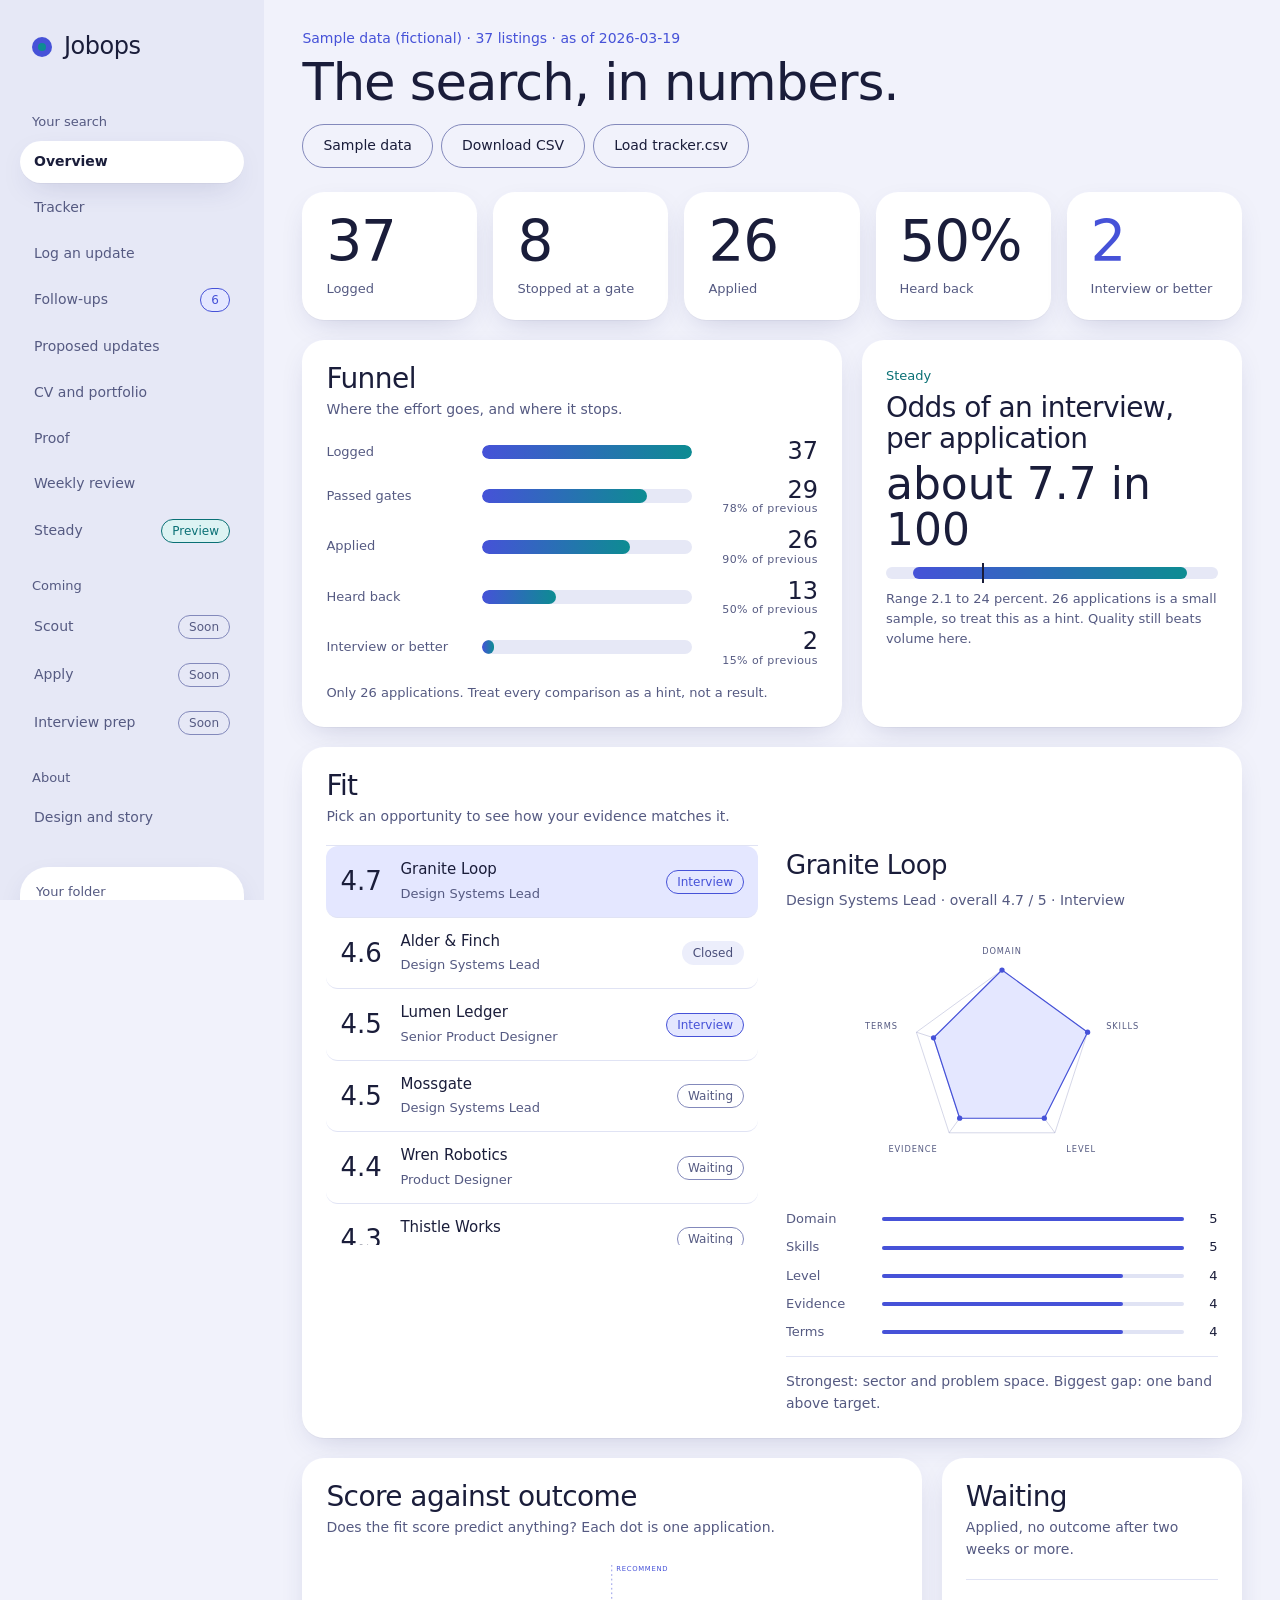
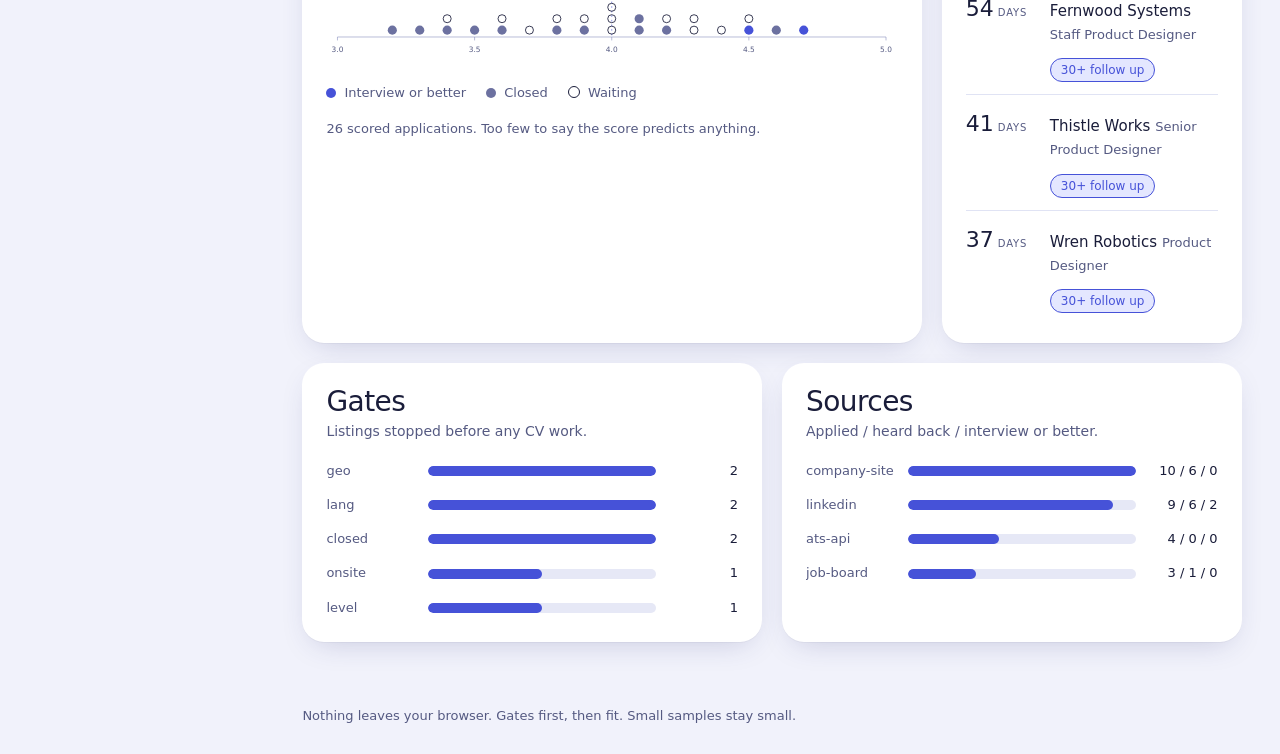
==== commit f27c9d38: "Connect your folder: auto-read and save back  Dashboard: one-time folder connection (File System Acc" ====
--- a/app/index.html
+++ b/app/index.html
@@ -12,6 +12,7 @@
   <aside class="side" id="side">
     <a class="brand" href="#overview"><span class="mark" aria-hidden="true"></span><span>Jobops</span></a>
     <nav id="nav" aria-label="Main"></nav>
+    <section class="folder" id="folder" aria-label="Your folder"></section>
     <div class="side-foot">
       <div class="seg" role="group" aria-label="Theme" id="themeSeg"></div>
       <div class="seg" role="group" aria-label="Language" id="langSeg"></div>
@@ -65,6 +66,17 @@
     </div>
   </form>
 </dialog>
+<dialog id="conflict" aria-labelledby="cfTitle">
+  <form method="dialog" onsubmit="return false">
+    <h2 id="cfTitle"></h2>
+    <p class="sub" id="cfBody"></p>
+    <p class="sub" id="cfNote"></p>
+    <div class="row-actions">
+      <button class="btn ghost" type="button" data-act="cf-reload" id="cfReload"></button>
+      <button class="btn" type="button" data-act="cf-keep" id="cfKeep"></button>
+    </div>
+  </form>
+</dialog>
 <div id="toast" role="status" hidden></div>
 <input type="file" id="pfile" accept=".csv,text/csv" hidden>
 <input type="file" id="hfile" accept=".csv,text/csv" hidden>
--- a/app/style.css
+++ b/app/style.css
@@ -326,3 +326,28 @@
 .unlock { list-style: none; margin: 12px 0 0; padding: 0; display: grid; gap: 8px; font-size: 14px; }
 .tag.warn { color: var(--closed); background: var(--closed-soft); border-color: transparent; white-space: normal; }
 @media (max-width: 720px) { .grades { grid-template-columns: repeat(2, minmax(0, 1fr)); } .chk li { grid-template-columns: 22px minmax(0, 1fr); } .chk li > :last-child { grid-column: 2; justify-self: start; } }
+
+/* Folder connection */
+.folder { display: grid; gap: 10px; padding: 16px; border-radius: var(--r-lg); background: var(--surface-raised); box-shadow: var(--shadow); }
+.folder .label { margin: 0; }
+.fd-name { display: flex; align-items: center; gap: 10px; margin: 0; font-weight: 600; overflow-wrap: anywhere; }
+.dot { width: 10px; height: 10px; border-radius: 50%; background: var(--calm); flex: none; box-shadow: 0 0 0 4px var(--calm-soft); }
+.dot.off { background: var(--ink-muted); box-shadow: 0 0 0 4px var(--surface-sunken); }
+.fd-files { list-style: none; margin: 0; padding: 0; display: grid; gap: 4px; font-size: 13px; }
+.fd-files li { display: flex; gap: 8px; color: var(--ink); }
+.fd-files li.off { color: var(--ink-muted); }
+.fd-files em { font-style: normal; opacity: .8; }
+.fd-note { margin: 0; font-size: 13px; color: var(--ink-muted); }
+.fd-actions { display: flex; gap: 8px; flex-wrap: wrap; }
+.folder .btn { padding: 8px 16px; font-size: 13px; }
+.folder .btn.accent { width: 100%; }
+#conflict .row-actions { display: flex; gap: 12px; justify-content: flex-end; flex-wrap: wrap; margin-top: 18px; }
+@media (max-width: 900px) { .folder { flex: 1 1 100%; order: 2; } }
+@media (max-width: 900px) {
+  .folder { grid-template-columns: 1fr auto; align-items: center; padding: 12px 16px; gap: 8px 12px; }
+  .folder .label, .fd-files { display: none; }
+  .fd-note { grid-column: 1 / -1; }
+  .fd-note.muted { display: none; }
+  .fd-actions { justify-content: flex-end; }
+  .folder .btn.accent { width: auto; }
+}
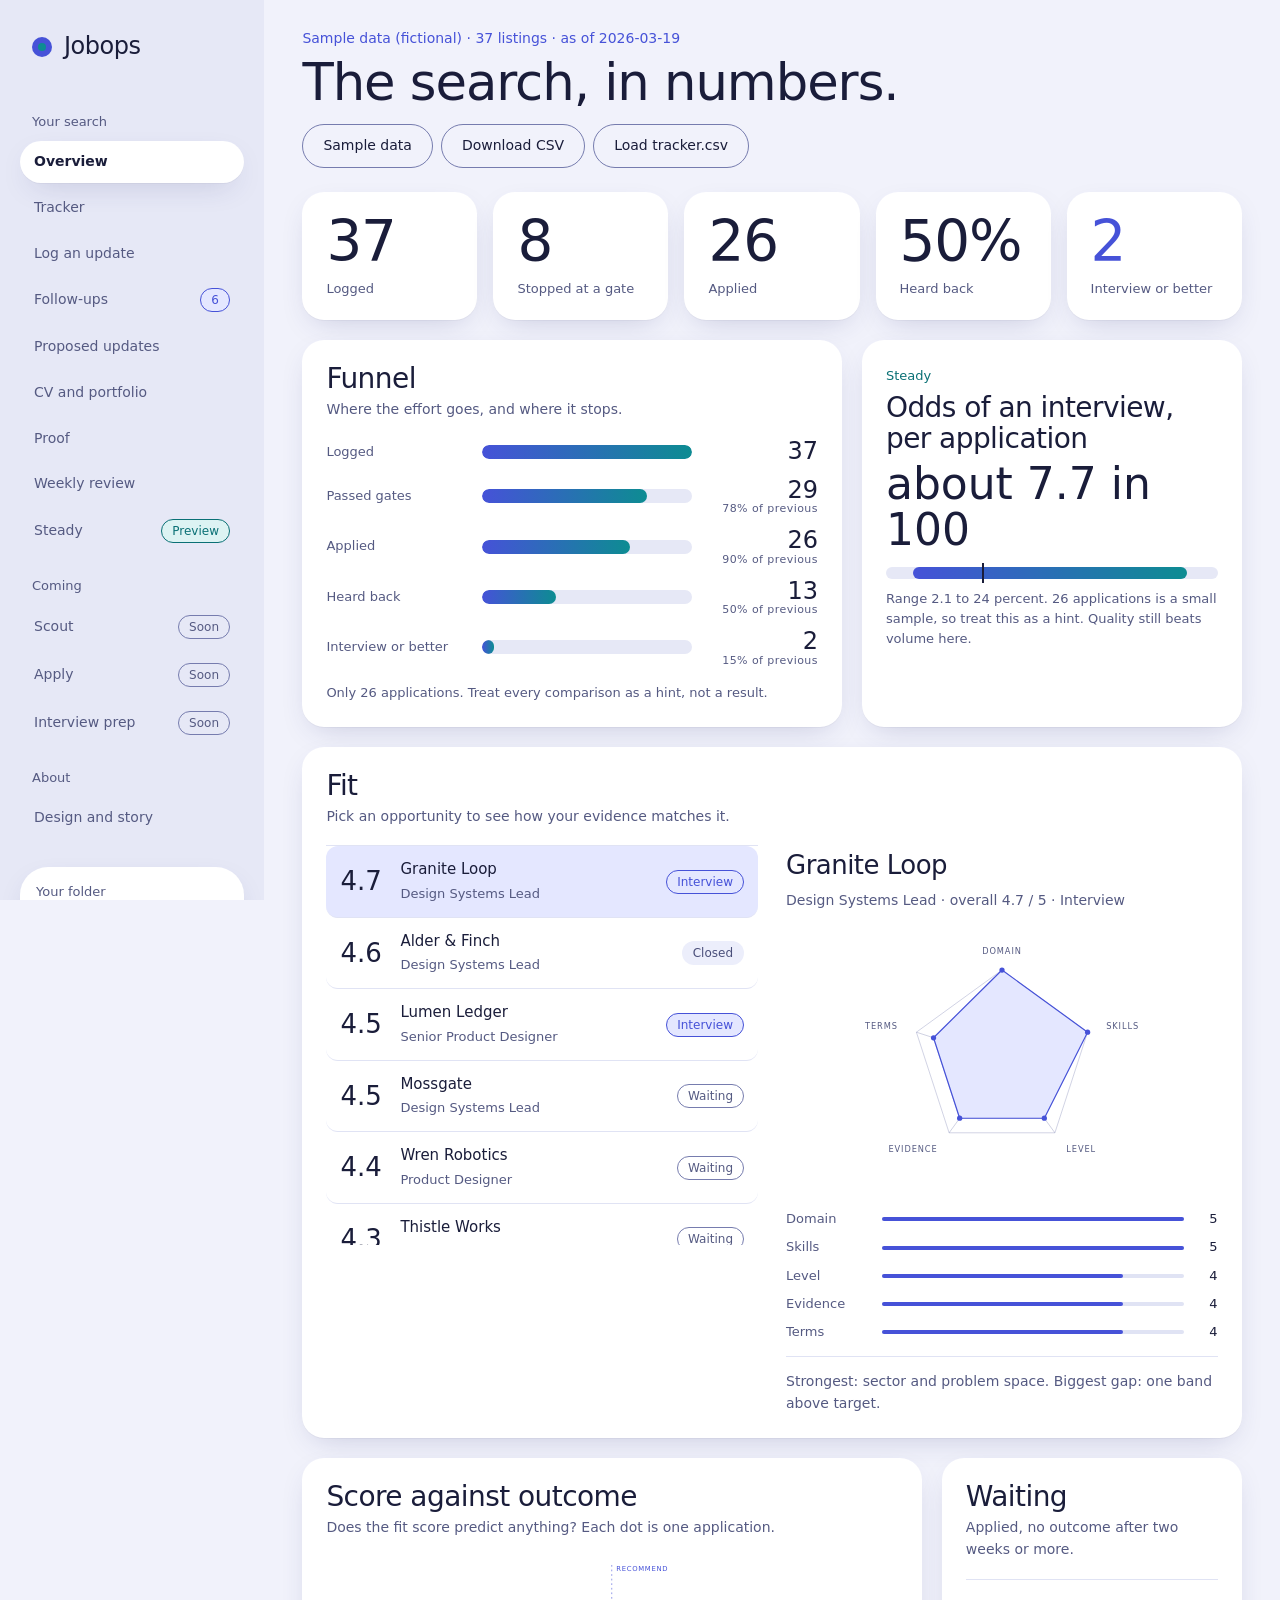
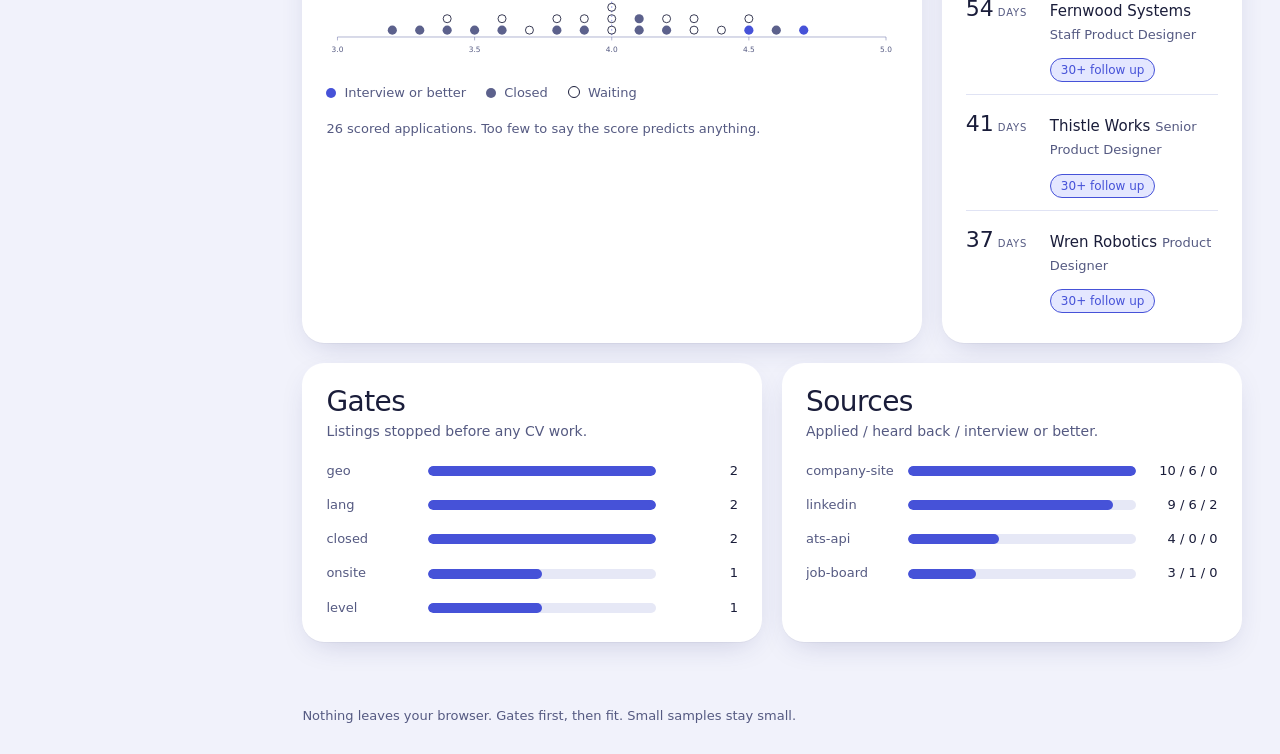
==== commit 917078f7: "Accessibility pass: WCAG 2.1 AA fixes and audit  Dashboard: fit list is now real buttons, scrollable" ====
--- a/app/index.html
+++ b/app/index.html
@@ -8,6 +8,7 @@
 <link rel="stylesheet" href="style.css">
 </head>
 <body>
+<a class="skip" id="skip" href="#view">Skip to content</a>
 <div class="shell">
   <aside class="side" id="side">
     <a class="brand" href="#overview"><span class="mark" aria-hidden="true"></span><span>Jobops</span></a>
--- a/app/style.css
+++ b/app/style.css
@@ -1,7 +1,7 @@
 :root {
   --surface: #f1f2fb; --surface-raised: #ffffff; --surface-sunken: #e6e8f6;
-  --ink: #1a1d3a; --ink-muted: #555a82; --ink-faint: #6c71a0;
-  --line: #e0e3f4; --line-strong: #8389bb;
+  --ink: #1a1d3a; --ink-muted: #555a82; --ink-faint: #5c618c;
+  --line: #e0e3f4; --line-strong: #767cae;
   --accent: #4652d8; --accent-soft: #e4e7ff; --on-accent: #ffffff;
   --closed: #4a4f7a; --closed-soft: #eceefb;
   --calm: #0a7075; --calm-soft: #dcf3f3; --aqua: #0d8c92;
@@ -16,8 +16,8 @@
 }
 :root[data-theme="dark"] {
   --surface: #11132a; --surface-raised: #1a1d3c; --surface-sunken: #0d0f22;
-  --ink: #e9ebff; --ink-muted: #a0a6d4; --ink-faint: #7f86b8;
-  --line: #2a2e5a; --line-strong: #5b6199;
+  --ink: #e9ebff; --ink-muted: #a0a6d4; --ink-faint: #939acb;
+  --line: #2a2e5a; --line-strong: #6a71ab;
   --accent: #9aa7ff; --accent-soft: #262b57; --on-accent: #11132a;
   --closed: #b7bce6; --closed-soft: #161936;
   --calm: #6fe3e1; --calm-soft: #12363a; --aqua: #6fe3e1;
@@ -99,7 +99,7 @@
 .fit-list { list-style: none; margin: 0; padding: 0; max-height: 440px; overflow-y: auto; border-top: 1px solid var(--line); }
 .fit-item { display: grid; grid-template-columns: 52px 1fr auto; gap: 12px; align-items: baseline; padding: 12px 10px; border-bottom: 1px solid var(--line); cursor: pointer; border-radius: var(--r-sm); }
 .fit-item:hover { background: var(--surface-sunken); }
-.fit-item[aria-selected="true"] { background: var(--accent-soft); }
+.fit-item[aria-pressed="true"] { background: var(--accent-soft); }
 .fit-score { font-family: var(--display); font-size: 26px; font-variant-numeric: tabular-nums; }
 .fit-role { color: var(--ink-muted); font-size: 13px; }
 .radar h3 { font-size: 26px; }
@@ -223,7 +223,7 @@
   .fit { grid-template-columns: 1fr; }
 }
 @media (max-width: 900px) {
-  .shell { grid-template-columns: 1fr; }
+  .shell { grid-template-columns: minmax(0, 1fr); }
   .side { position: static; height: auto; flex-direction: row; flex-wrap: wrap; align-items: center; gap: 12px; padding: 14px var(--gutter); border-right: 0; border-bottom: 1px solid var(--line); }
   #nav { display: flex; flex: 1 1 100%; order: 3; overflow-x: auto; gap: 6px; padding-bottom: 4px; }
   #nav a { white-space: nowrap; flex: none; } .nav-group { display: none; }
@@ -336,7 +336,7 @@
 .fd-files { list-style: none; margin: 0; padding: 0; display: grid; gap: 4px; font-size: 13px; }
 .fd-files li { display: flex; gap: 8px; color: var(--ink); }
 .fd-files li.off { color: var(--ink-muted); }
-.fd-files em { font-style: normal; opacity: .8; }
+.fd-files em { font-style: normal; }
 .fd-note { margin: 0; font-size: 13px; color: var(--ink-muted); }
 .fd-actions { display: flex; gap: 8px; flex-wrap: wrap; }
 .folder .btn { padding: 8px 16px; font-size: 13px; }
@@ -351,3 +351,20 @@
   .fd-actions { justify-content: flex-end; }
   .folder .btn.accent { width: auto; }
 }
+
+/* Accessibility */
+.sr { position: absolute; width: 1px; height: 1px; padding: 0; margin: -1px; overflow: hidden; clip: rect(0, 0, 0, 0); white-space: nowrap; border: 0; }
+.skip { position: absolute; left: 12px; top: -60px; z-index: 50; padding: 10px 18px; border-radius: var(--r-pill); background: var(--ink); color: var(--surface); text-decoration: none; font-size: 14px; }
+.skip:focus { top: 12px; }
+button.fit-item { width: 100%; font: inherit; color: inherit; text-align: left; background: transparent; border: 0; border-bottom: 1px solid var(--line); }
+.fit-list li { display: block; }
+.th-btn { font: inherit; color: inherit; background: none; border: 0; padding: 0; cursor: pointer; text-align: inherit; }
+.start-t { display: block; font-family: var(--display); font-size: 26px; font-weight: 400; line-height: 1.1; }
+.prop-head h2 { margin: 0; font-family: var(--display); font-size: 22px; font-weight: 400; }
+#title:focus { outline: none; }
+
+input::placeholder, textarea::placeholder { color: var(--ink-muted); opacity: 1; }
+
+.main { min-width: 0; }
+.th-btn { min-height: 32px; padding: 4px 10px 4px 0; }
+th { position: relative; }
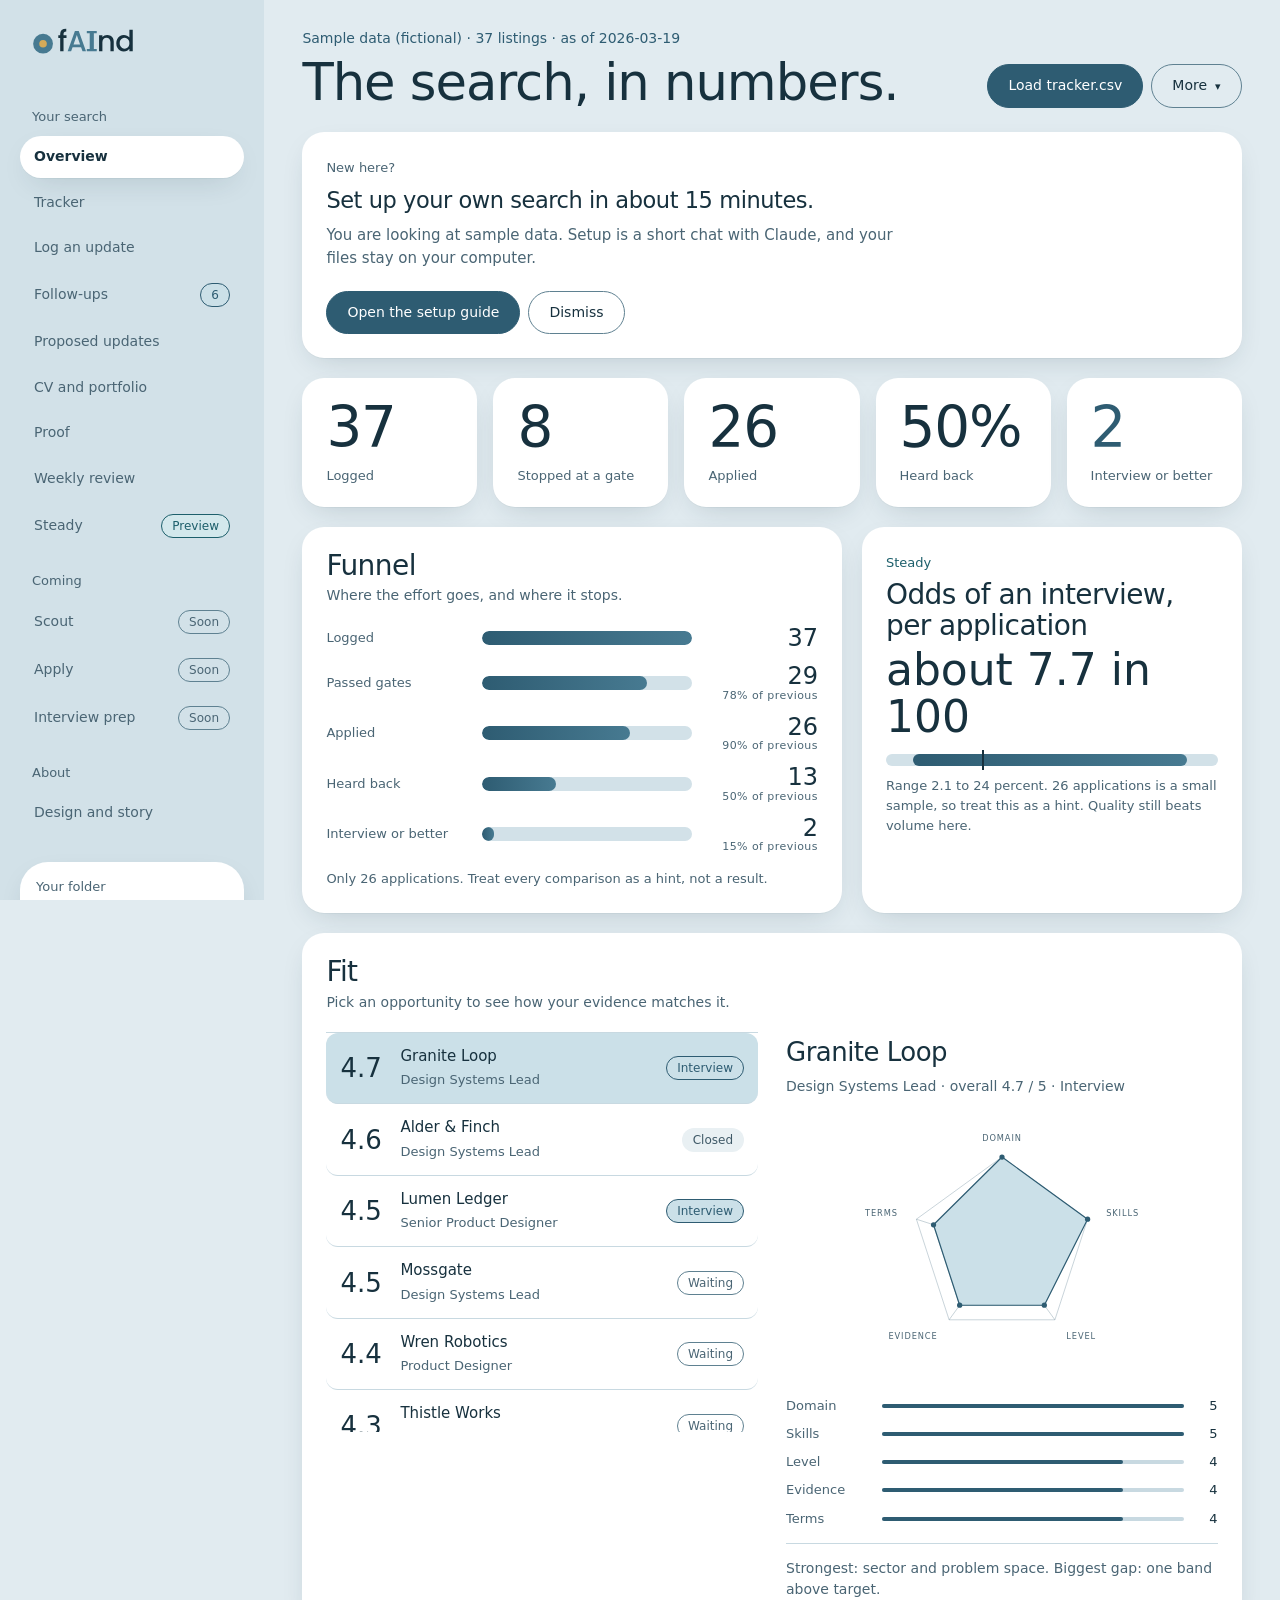
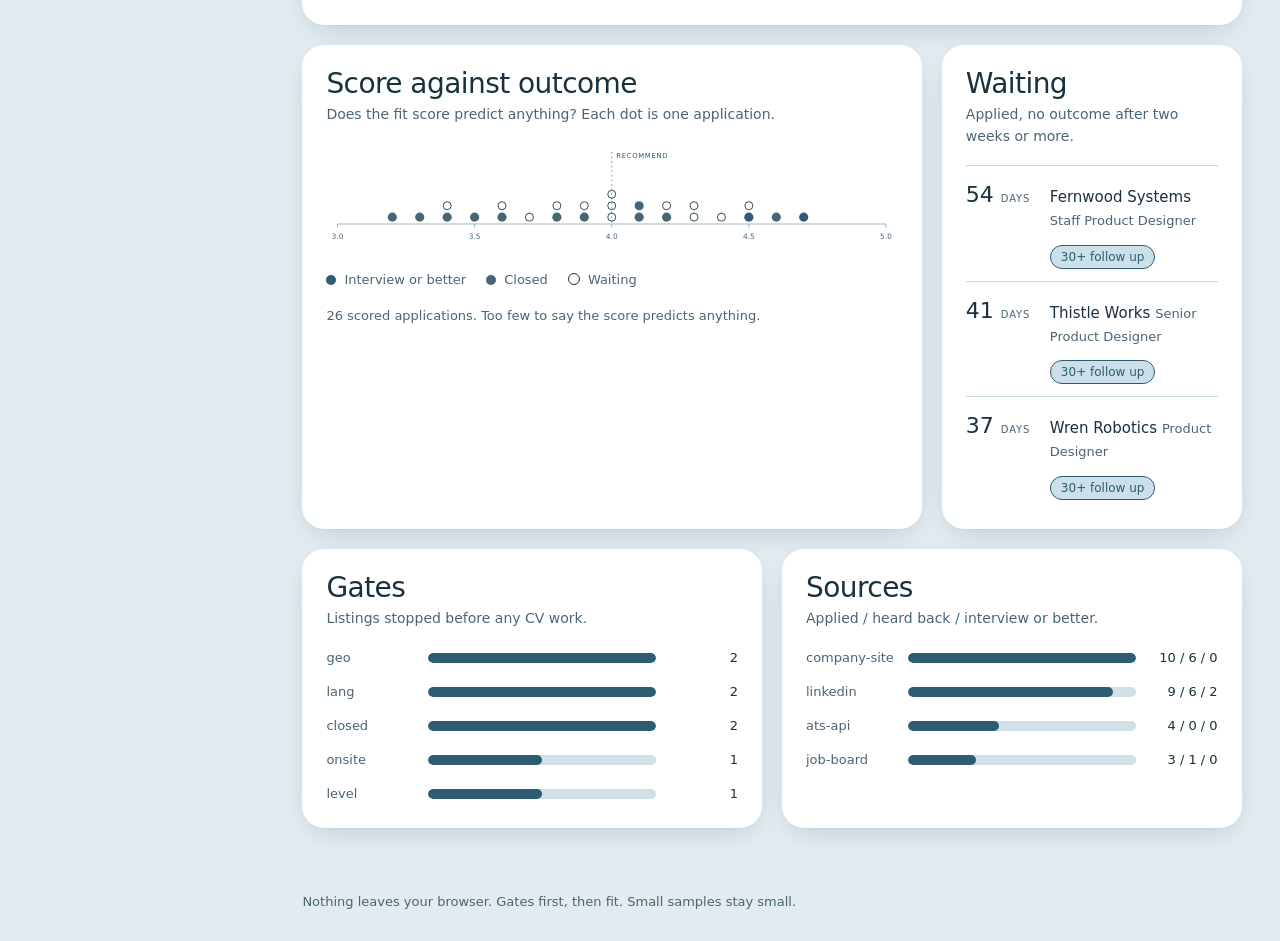
==== commit 2c611e3d: "Rebrand to fAInd: new palette across the product, wordmark and brand assets  New palette applied to " ====
--- a/app/index.html
+++ b/app/index.html
@@ -2,16 +2,17 @@
 <html lang="en" data-theme="light">
 <head>
 <meta charset="utf-8">
+<link rel="icon" href="../design/brand/assets/favicon.svg" type="image/svg+xml">
 <meta name="viewport" content="width=device-width, initial-scale=1">
 <meta name="color-scheme" content="light dark">
-<title>Jobops</title>
+<title>fAInd</title>
 <link rel="stylesheet" href="style.css">
-</head>
+
 <body>
 <a class="skip" id="skip" href="#view">Skip to content</a>
 <div class="shell">
   <aside class="side" id="side">
-    <a class="brand" href="#overview"><span class="mark" aria-hidden="true"></span><span>Jobops</span></a>
+    <a class="brand" href="#overview"><svg class="wm" viewBox="0 0 358 110" role="img" aria-label="find"><circle class="d" cx="38" cy="54" r="34"/><circle class="o" cx="38" cy="54" r="13"/><path class="i" d="M118.6 34.199999999999996H108.4V80.0H96.9V34.199999999999996H90.4V24.9H96.9V21.0Q96.9 11.5 101.95 7.149999999999999Q107.0 2.799999999999997 117.8 2.799999999999997V12.299999999999997Q112.6 12.299999999999997 110.5 14.249999999999996Q108.4 16.199999999999996 108.4 21.0V24.9H118.6Z M281.0 47.5V80.0H269.7V49.2Q269.7 41.8 266.0 37.849999999999994Q262.3 33.9 255.9 33.9Q249.5 33.9 245.75 37.849999999999994Q242.0 41.8 242.0 49.2V80.0H230.6V24.9H242.0V31.199999999999996Q244.8 27.799999999999997 249.15 25.9Q253.5 24.0 258.4 24.0Q264.9 24.0 270.04999999999995 26.7Q275.2 29.4 278.1 34.7Q281.0 40.0 281.0 47.5Z M315.8 24.0Q321.2 24.0 326.45 26.349999999999998Q331.7 28.699999999999996 334.8 32.599999999999994V6.0H346.3V80.0H334.8V71.7Q332.0 75.7 327.05 78.30000000000001Q322.1 80.9 315.7 80.9Q308.5 80.9 302.55 77.25Q296.6 73.6 293.15 67.05Q289.7 60.5 289.7 52.2Q289.7 43.9 293.15 37.5Q296.6 31.099999999999994 302.55 27.549999999999997Q308.5 24.0 315.8 24.0ZM318.1 33.9Q313.7 33.9 309.9 36.05Q306.1 38.199999999999996 303.75 42.349999999999994Q301.4 46.5 301.4 52.2Q301.4 57.9 303.75 62.2Q306.1 66.5 309.95000000000005 68.75Q313.8 71.0 318.1 71.0Q322.5 71.0 326.3 68.8Q330.1 66.6 332.45000000000005 62.349999999999994Q334.8 58.099999999999994 334.8 52.4Q334.8 46.699999999999996 332.45000000000005 42.5Q330.1 38.3 326.3 36.099999999999994Q322.5 33.9 318.1 33.9Z"/><path class="a" d="M168.60000000000002 65.8H139.5L134.5 80.0H122.60000000000001L147.5 10.399999999999991H160.7L185.60000000000002 80.0H173.60000000000002ZM165.4 56.5 154.1 24.199999999999996 142.7 56.5Z M188.40 80.00H222.60V72.16H212.62V18.34H222.60V10.50H188.40V18.34H198.38V72.16H188.40Z"/></svg></a>
     <nav id="nav" aria-label="Main"></nav>
     <section class="folder" id="folder" aria-label="Your folder"></section>
     <div class="side-foot">
--- a/app/style.css
+++ b/app/style.css
@@ -1,27 +1,35 @@
 :root {
-  --surface: #f1f2fb; --surface-raised: #ffffff; --surface-sunken: #e6e8f6;
-  --ink: #1a1d3a; --ink-muted: #555a82; --ink-faint: #5c618c;
-  --line: #e0e3f4; --line-strong: #767cae;
-  --accent: #4652d8; --accent-soft: #e4e7ff; --on-accent: #ffffff;
-  --closed: #4a4f7a; --closed-soft: #eceefb;
-  --calm: #0a7075; --calm-soft: #dcf3f3; --aqua: #0d8c92;
-  --shadow: 0 1px 0 rgba(26, 29, 58, .04), 0 10px 30px -12px rgba(46, 52, 120, .25);
+  --surface: #E1EBF0; --surface-raised: #ffffff; --surface-sunken: #D2E1E8;
+  --ink: #17313E; --ink-muted: #4A6574; --ink-faint: #476675;
+  --line: #C8D9E1; --line-strong: #5F8191;
+  --accent: #2E5C72; --accent-soft: #CBE0E8; --on-accent: #ffffff;
+  --closed: #3F5967; --closed-soft: #E9F0F3;
+  --calm: #1D5F6B; --calm-soft: #D3E8EC; --aqua: #477A91;
+  --shadow: 0 1px 0 rgba(23, 49, 62, .04), 0 10px 30px -12px rgba(23, 49, 62, .22);
   --focus: var(--ink);
   --r-sm: 12px; --r-md: 22px; --r-lg: 28px; --r-pill: 999px;
   --display: "Avenir Next", "Century Gothic", Futura, "Trebuchet MS", system-ui, sans-serif;
   --sans: system-ui, -apple-system, "Segoe UI", Roboto, "Helvetica Neue", Arial, sans-serif;
   --mono: ui-monospace, "SF Mono", Menlo, Consolas, monospace;
   --gutter: clamp(16px, 3vw, 40px);
+  --caution: #8a4b00; --caution-soft: #fff1dc;
+  --shadow-pop: 0 12px 32px rgba(15, 32, 41, .16);
+  --s-1: 4px; --s-2: 8px; --s-3: 12px; --s-4: 16px; --s-5: 24px; --s-6: 32px; --s-7: 48px; --s-8: 64px;
+  --t-xs: 12px; --t-sm: 13px; --t-base: 15px; --t-md: 18px; --t-lg: 28px;
+  --dur-1: 120ms; --dur-2: 250ms; --ease: ease;
+  --target: 40px;
   color-scheme: light;
 }
 :root[data-theme="dark"] {
-  --surface: #11132a; --surface-raised: #1a1d3c; --surface-sunken: #0d0f22;
-  --ink: #e9ebff; --ink-muted: #a0a6d4; --ink-faint: #939acb;
-  --line: #2a2e5a; --line-strong: #6a71ab;
-  --accent: #9aa7ff; --accent-soft: #262b57; --on-accent: #11132a;
-  --closed: #b7bce6; --closed-soft: #161936;
-  --calm: #6fe3e1; --calm-soft: #12363a; --aqua: #6fe3e1;
+  --surface: #0F2029; --surface-raised: #16303C; --surface-sunken: #0B171E;
+  --ink: #E1EBF0; --ink-muted: #A9BEC8; --ink-faint: #93AAB6;
+  --line: #244757; --line-strong: #5F8697;
+  --accent: #D6AA58; --accent-soft: #20404E; --on-accent: #0F2029;
+  --closed: #B3C7D1; --closed-soft: #12262F;
+  --calm: #A9CDD4; --calm-soft: #14323A; --aqua: #A9CDD4;
   --shadow: 0 10px 30px -14px rgba(0, 0, 0, .7);
+  --caution: #ffc875; --caution-soft: #3a2a10;
+  --shadow-pop: 0 12px 32px rgba(0, 0, 0, .55);
   color-scheme: dark;
 }
 * { box-sizing: border-box; }
@@ -60,11 +68,16 @@
 footer { padding: 16px var(--gutter) 28px; color: var(--ink-muted); font-size: 13px; }
 
 /* Buttons */
-.btn { font: inherit; font-size: 14px; font-weight: 500; padding: 10px 20px; border-radius: var(--r-pill); border: 1px solid var(--accent); background: var(--accent); color: var(--on-accent); cursor: pointer; text-decoration: none; display: inline-block; }
+.btn { min-height: var(--target); font: inherit; font-size: 14px; font-weight: 500; padding: 10px 20px; border-radius: var(--r-pill); border: 1px solid var(--accent); background: var(--accent); color: var(--on-accent); cursor: pointer; text-decoration: none; display: inline-block; }
 .btn.ghost { background: transparent; color: var(--ink); border-color: var(--line-strong); }
 .btn.accent { background: var(--accent); border-color: var(--accent); color: var(--on-accent); }
 .btn:hover { border-color: var(--accent); }
-.btn[disabled] { opacity: .5; cursor: not-allowed; }
+.btn.ghost:hover { background: var(--accent-soft); }
+.btn:active { transform: translateY(1px); }
+.btn[disabled], .btn[aria-disabled="true"] { opacity: .5; cursor: not-allowed; transform: none; }
+.btn.sm { min-height: 32px; padding: 5px 14px; font-size: var(--t-sm); }
+.btn.caution { background: var(--caution-soft); color: var(--caution); border-color: var(--caution); }
+.tag.caution { color: var(--caution); background: var(--caution-soft); border-color: var(--caution); }
 .tag { display: inline-block; font-size: 12px; line-height: 18px; padding: 2px 10px; border-radius: var(--r-pill); border: 1px solid var(--line-strong); color: var(--ink-muted); white-space: nowrap; }
 .tag.accent { color: var(--accent); background: var(--accent-soft); border-color: var(--accent); }
 .tag.closed { color: var(--closed); background: var(--closed-soft); border-color: transparent; }
@@ -126,7 +139,7 @@
 .waiting { list-style: none; margin: 0; padding: 0; border-top: 1px solid var(--line); max-height: 340px; overflow-y: auto; }
 .waiting li { display: grid; grid-template-columns: 76px 1fr auto; gap: 12px; padding: 12px 0; border-bottom: 1px solid var(--line); align-items: baseline; }
 .waiting .d { font-family: var(--display); font-size: 22px; font-variant-numeric: tabular-nums; }
-.waiting .d small { font-family: var(--sans); font-size: 10px; color: var(--ink-muted); margin-left: 4px; letter-spacing: .08em; }
+.waiting .d small { font-family: var(--sans); font-size: 10px; color: var(--ink-muted); margin-left: 0; letter-spacing: .08em; }
 
 /* Tracker table */
 .controls { display: flex; gap: 12px; justify-content: space-between; flex-wrap: wrap; margin-bottom: 18px; }
@@ -269,7 +282,7 @@
 .card.fu { padding: 16px 22px; }
 .fu-row { display: grid; grid-template-columns: 84px minmax(0, 1fr) auto auto; gap: 14px; align-items: center; }
 .fu-row .d { font-family: var(--display); font-size: 22px; font-variant-numeric: tabular-nums; }
-.fu-row .d small { font-family: var(--sans); font-size: 10px; color: var(--ink-muted); margin-left: 4px; letter-spacing: .08em; }
+.fu-row .d small { font-family: var(--sans); font-size: 10px; color: var(--ink-muted); margin-left: 0; letter-spacing: .08em; }
 .fu-who { min-width: 0; overflow-wrap: anywhere; }
 .fu-panel { margin-top: 16px; padding-top: 16px; border-top: 1px solid var(--line); display: grid; gap: 14px; }
 .fu-controls { display: flex; gap: 22px; flex-wrap: wrap; }
@@ -368,3 +381,76 @@
 .main { min-width: 0; }
 .th-btn { min-height: 32px; padding: 4px 10px 4px 0; }
 th { position: relative; }
+
+/* Windows high contrast (forced colors): keep shapes that carry meaning */
+@media (forced-colors: active) {
+  .card, .kpi { border: 1px solid CanvasText; box-shadow: none; }
+  .f-bar, .meter .fill, .dim-bar i, .b-track i { background: Highlight; forced-color-adjust: none; }
+  .meter .track, .dim-bar, .b-track { background: Canvas; border: 1px solid CanvasText; }
+  .dots i { border: 2px solid CanvasText; }
+  .dots i.on { background: Highlight; border-color: Highlight; forced-color-adjust: none; }
+  .dot { background: CanvasText; box-shadow: none; }
+}
+
+.soon-try { margin-top: 26px; display: grid; gap: 10px; justify-items: start; }
+.soon-try .prompt-text { width: 100%; max-width: 60ch; }
+
+/* Phones: keep the folder card from pushing the page content down */
+@media (max-width: 720px) {
+  .folder .fd-note.muted, .folder .fd-files, .folder .label + .fd-note { display: none; }
+}
+
+/* Semantic lists (funnel, gates, sources) keep the old look */
+ol.funnel, ul.bars { list-style: none; margin: 0; padding: 0; }
+ol.funnel { display: grid; gap: 12px; }
+li.f-row, li.b-row { margin: 0; padding: 0; }
+.b-row .sr { position: absolute; }
+li.b-row { position: relative; }
+
+/* Header: one primary action, the rest under More */
+.actions details.more { position: relative; }
+.actions details.more > summary { list-style: none; cursor: pointer; }
+.actions details.more > summary::-webkit-details-marker { display: none; }
+.actions details.more > summary::after { content: "\25BE"; margin-left: 8px; font-size: 11px; }
+.more-menu { position: absolute; right: 0; top: calc(100% + 6px); z-index: 20; display: grid; gap: 4px; min-width: 200px; padding: 8px; background: var(--surface-raised); border: 1px solid var(--line-strong); border-radius: 16px; box-shadow: var(--shadow-pop); }
+.more-menu .btn { justify-content: flex-start; text-align: left; border-color: transparent; }
+.more-menu .btn:hover { background: var(--accent-soft); }
+@media (forced-colors: active) { .more-menu { border: 1px solid CanvasText; } }
+
+/* First-run card */
+.welcome { display: flex; gap: 20px; align-items: center; justify-content: space-between; flex-wrap: wrap; margin-bottom: 20px; border-color: var(--accent); }
+.welcome h2 { margin: 4px 0 6px; }
+.welcome p { max-width: 62ch; margin: 0; color: var(--ink-muted); }
+.welcome-act { display: flex; gap: 8px; flex-wrap: wrap; }
+.proof-empty { max-width: 66ch; margin: 0 0 18px; padding: 10px 14px; border-left: 3px solid var(--accent); background: var(--accent-soft); border-radius: 0 12px 12px 0; }
+
+/* Callout: a short note inside a page. Use role="status" only when it appears after an action. */
+.callout { display: grid; grid-template-columns: 22px minmax(0, 1fr); gap: var(--s-3); padding: 14px var(--s-4); border-radius: var(--r-sm); border: 1px solid var(--line-strong); background: var(--surface-raised); color: var(--ink); }
+.callout > i { font-style: normal; font-weight: 600; width: 22px; height: 22px; border-radius: 50%; display: grid; place-items: center; font-size: var(--t-xs); border: 1.5px solid currentColor; }
+.callout p { max-width: 62ch; }
+.callout strong { font-weight: 600; }
+.callout.info { background: var(--accent-soft); border-color: var(--accent); }
+.callout.info > i { color: var(--accent); }
+.callout.calm { background: var(--calm-soft); border-color: var(--calm); }
+.callout.calm > i { color: var(--calm); }
+.callout.caution { background: var(--caution-soft); border-color: var(--caution); }
+.callout.caution > i { color: var(--caution); }
+
+/* Field: label above, hint and error below. The error is text, never colour alone. */
+.field { display: grid; gap: var(--s-2); max-width: 420px; }
+.field .hint { color: var(--ink-muted); font-size: var(--t-sm); }
+.field .err { color: var(--caution); font-size: var(--t-sm); font-weight: 500; }
+.field .input, .field textarea, .field select { width: 100%; min-height: var(--target); }
+.field textarea { font: inherit; font-size: 14px; color: var(--ink); background: var(--surface); border: 1px solid var(--line-strong); padding: 9px 16px; border-radius: var(--r-sm); }
+.field .input[aria-invalid="true"], .field textarea[aria-invalid="true"] { border: 2px solid var(--caution); }
+
+@media (prefers-reduced-motion: no-preference) {
+  .btn, .chip, .tag { transition: background-color var(--dur-1) var(--ease), border-color var(--dur-1) var(--ease), transform var(--dur-1) var(--ease); }
+}
+
+/* fAInd wordmark: colours come from tokens, so it follows the theme */
+:root { --gold: #D6AA58; --wm-ai: #477A91; --wm-disc: #477A91; }
+:root[data-theme="dark"] { --wm-ai: #D6AA58; --wm-disc: #A9CDD4; }
+.wm { display: inline-block; height: 30px; width: auto; vertical-align: middle; }
+.wm .i { fill: var(--ink); } .wm .a { fill: var(--wm-ai); } .wm .d { fill: var(--wm-disc); } .wm .o { fill: var(--gold); }
+.brand .wm { height: 32px; }
